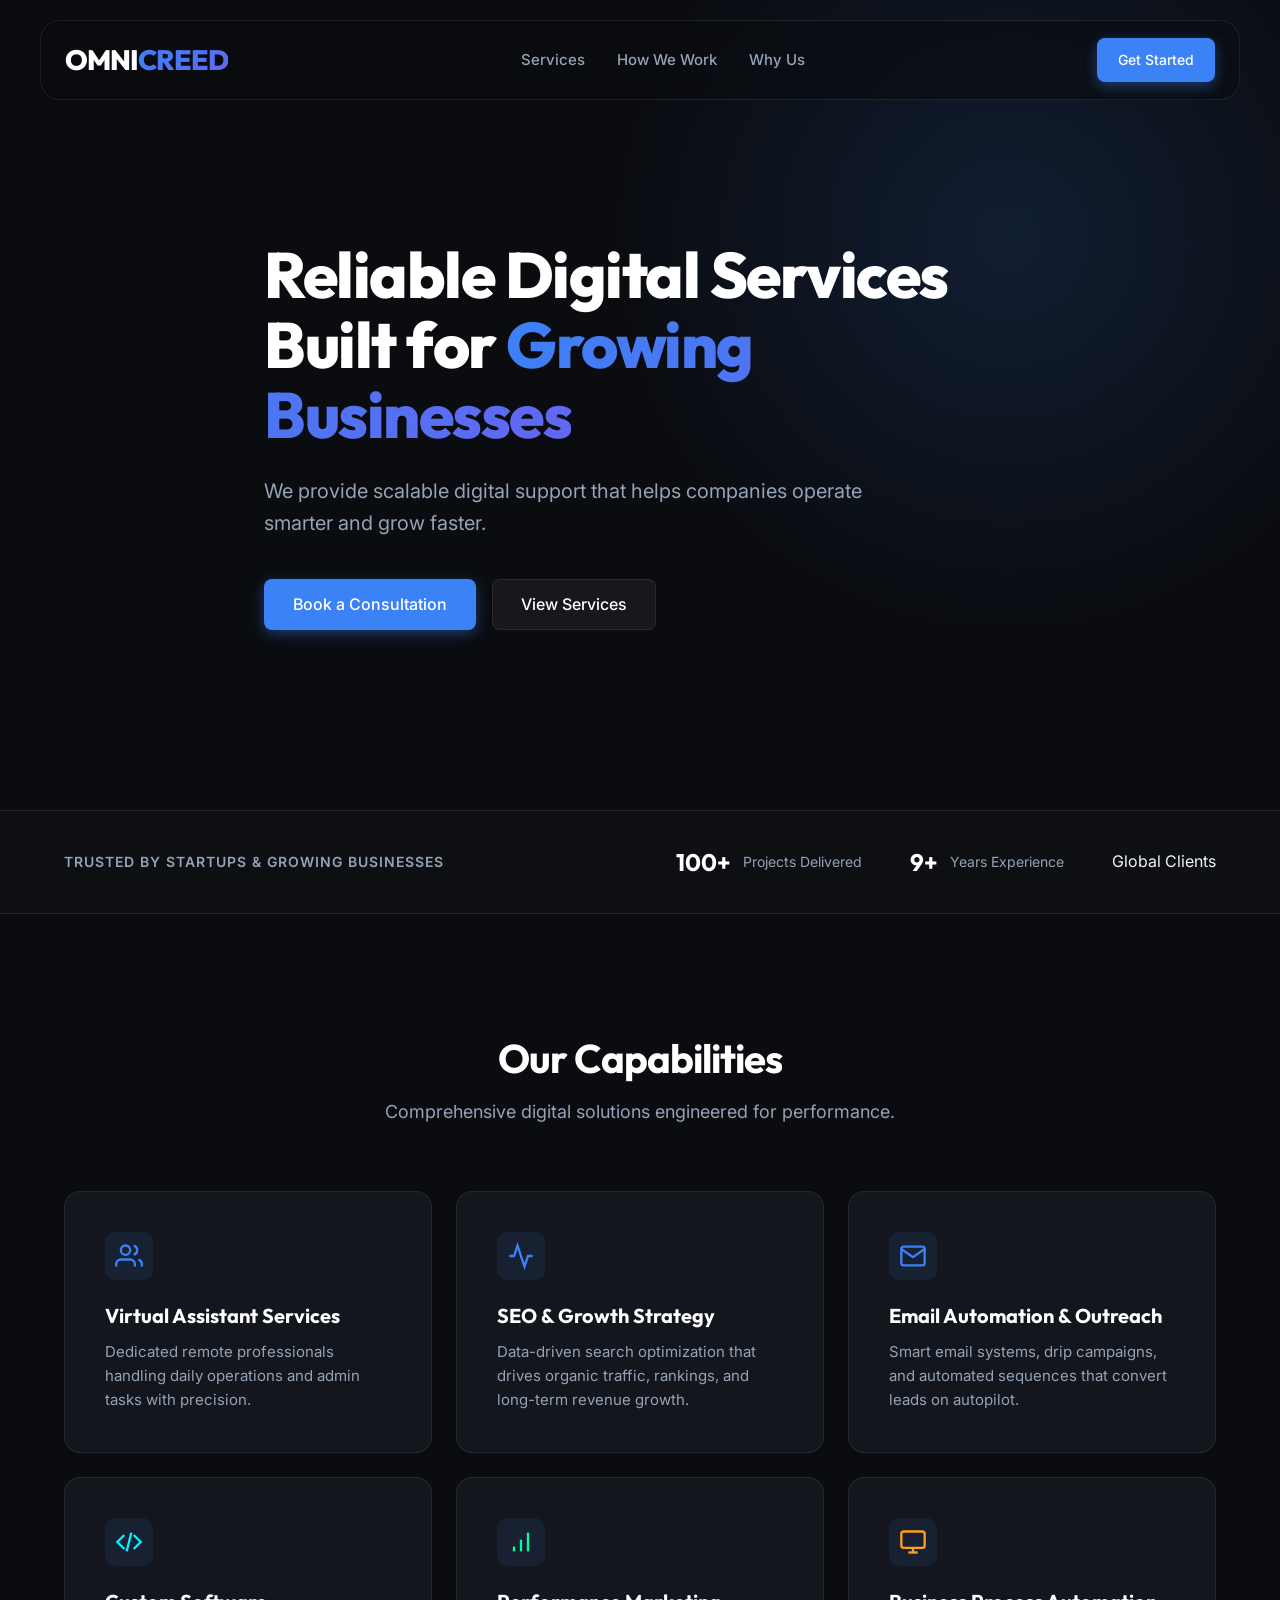
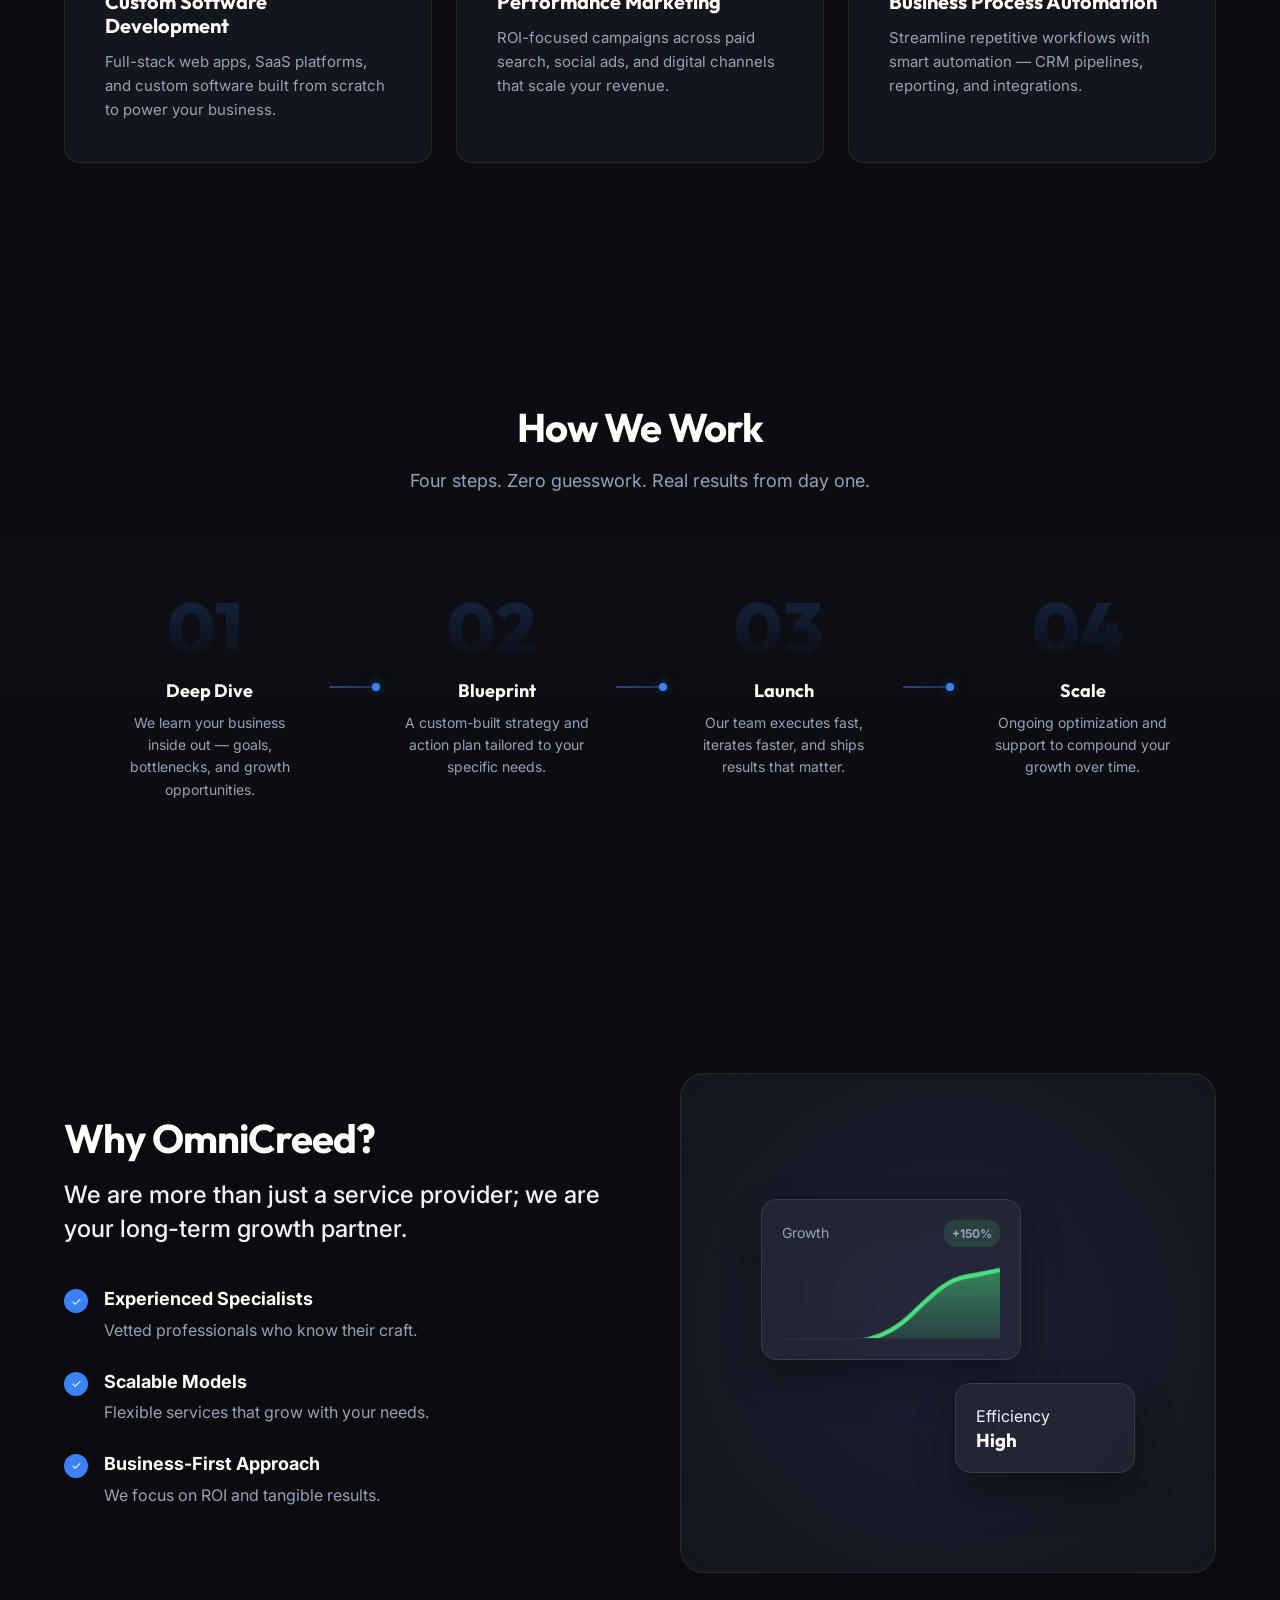
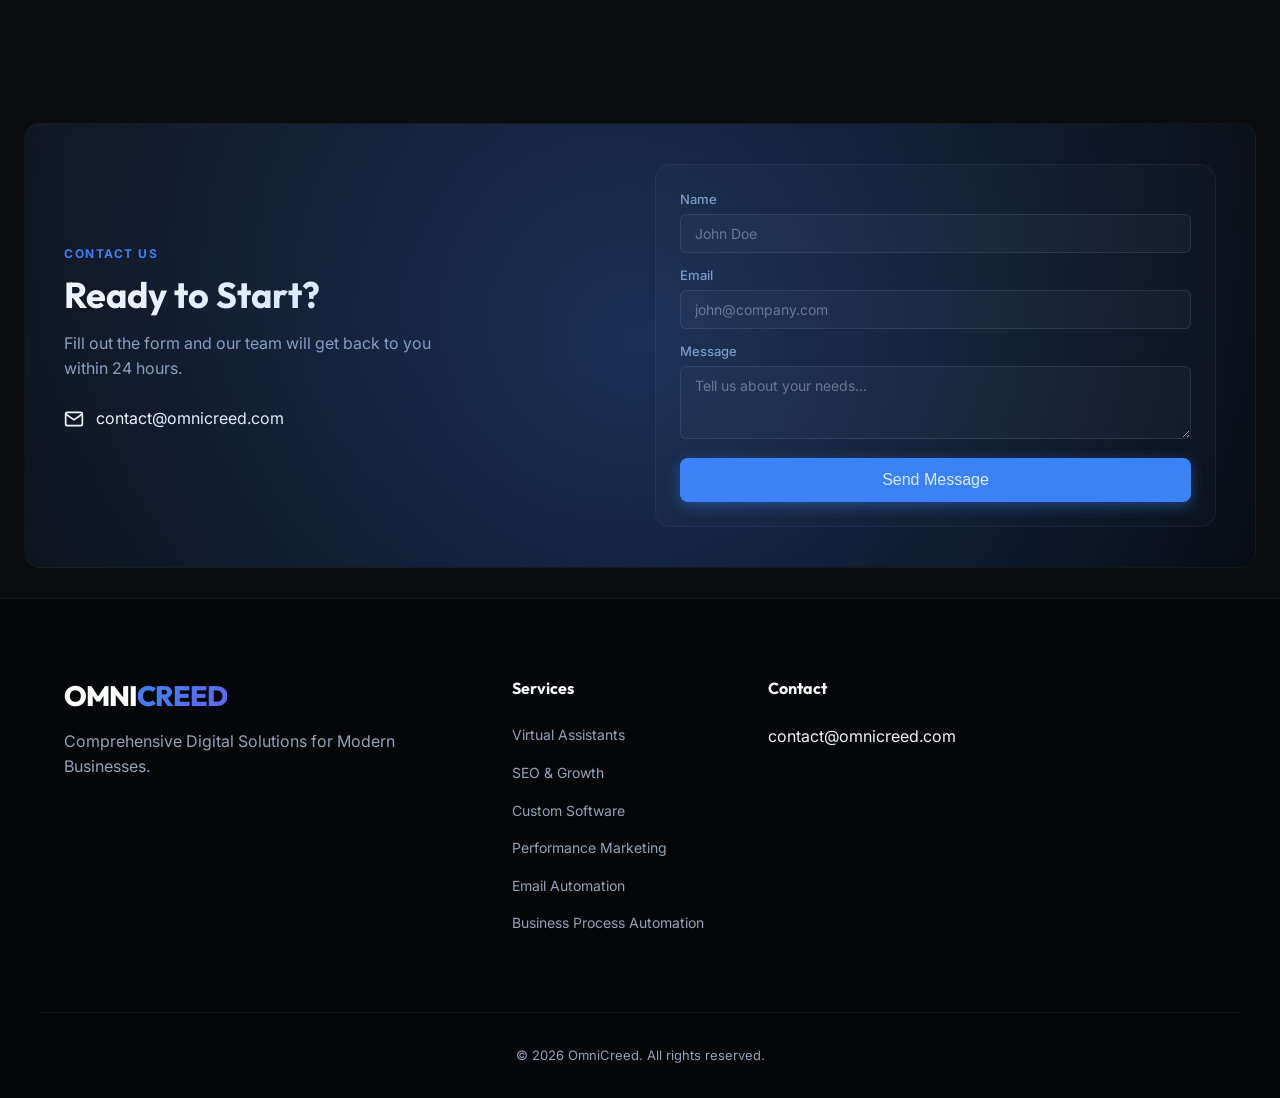
==== index.html @ 6069b37b "yeiyeiyeiiii" ====
<!DOCTYPE html>
<html lang="en">

<head>
    <meta charset="UTF-8">
    <meta name="viewport" content="width=device-width, initial-scale=1.0">
    <meta name="description"
        content="OmniCreed delivers reliable digital services built for growing businesses. Virtual assistants, SEO, Web Design, and more.">
    <title>OmniCreed | Smart Digital Services</title>
    <link rel="preconnect" href="https://fonts.googleapis.com">
    <link rel="preconnect" href="https://fonts.gstatic.com" crossorigin>
    <link
        href="https://fonts.googleapis.com/css2?family=Inter:wght@300;400;500;600;700;800&family=Outfit:wght@500;700&display=swap"
        rel="stylesheet">
    <link rel="stylesheet" href="styles.css?v=2">
</head>

<body>
    <!-- Mobile Nav Overlay -->
    <div class="mobile-nav-overlay" style="display:none;opacity:0;visibility:hidden;"></div>
    <nav class="mobile-nav" style="display:none;visibility:hidden;">
        <a href="#services">Services</a>
        <a href="#process">How It Works</a>
        <a href="#about">Why Us</a>
        <a href="#contact">Contact</a>
    </nav>

    <!-- Navigation -->
    <header class="site-header">
        <div class="container header-container">
            <a href="#" class="logo">OMNI<span>CREED</span></a>
            <nav class="main-nav">
                <ul>
                    <li><a href="#services">Services</a></li>
                    <li><a href="#process">How We Work</a></li>
                    <li><a href="#about">Why Us</a></li>
                </ul>
            </nav>
            <div style="display: flex; gap: 16px; align-items: center;">
                <a href="#contact" class="btn btn-primary btn-sm hidden-mobile">Get Started</a>
                <button class="mobile-menu-toggle" style="display:none;">☰</button>
            </div>
        </div>
    </header>

    <!-- Hero Section -->
    <section class="hero-section">
        <div class="hero-bg-accent"></div>
        <div class="container hero-content">
            <h1 class="hero-title">Reliable Digital Services <br>Built for <span class="text-gradient">Growing
                    Businesses</span></h1>
            <p class="hero-subtitle">We provide scalable digital support that helps companies operate smarter and grow
                faster.</p>
            <div class="hero-cta-group">
                <a href="#contact" class="btn btn-primary">Book a Consultation</a>
                <a href="#services" class="btn btn-secondary">View Services</a>
            </div>
        </div>
    </section>

    <!-- Trust Strip -->
    <section class="trust-strip">
        <div class="container trust-container">
            <p class="trust-label">Trusted by startups & growing businesses</p>
            <div class="trust-metrics">
                <div class="metric-item">
                    <span class="metric-value">100+</span>
                    <span class="metric-desc">Projects Delivered</span>
                </div>
                <div class="metric-item">
                    <span class="metric-value">9+</span>
                    <span class="metric-desc">Years Experience</span>
                </div>
                <div class="metric-item">
                    <span class="metric-label">Global Clients</span>
                </div>
            </div>
        </div>
    </section>

    <!-- Services Section -->
    <section id="services" class="services-section">
        <div class="container">
            <div class="section-header">
                <h2 class="section-title">Our Capabilities</h2>
                <p class="section-desc">Comprehensive digital solutions engineered for performance.</p>
            </div>
            <div class="services-grid">
                <!-- Service 1 -->
                <a href="virtual-assistant.html" class="service-card">
                    <div class="service-icon">
                        <svg viewBox="0 0 24 24" fill="none" stroke="currentColor" stroke-width="2">
                            <path d="M17 21v-2a4 4 0 0 0-4-4H5a4 4 0 0 0-4 4v2" />
                            <circle cx="9" cy="7" r="4" />
                            <path d="M23 21v-2a4 4 0 0 0-3-3.87" />
                            <path d="M16 3.13a4 4 0 0 1 0 7.75" />
                        </svg>
                    </div>
                    <h3>Virtual Assistant Services</h3>
                    <p>Dedicated remote professionals handling daily operations and admin tasks with precision.</p>
                </a>
                <!-- Service 2 -->
                <a href="seo-growth.html" class="service-card">
                    <div class="service-icon">
                        <svg viewBox="0 0 24 24" fill="none" stroke="currentColor" stroke-width="2">
                            <polyline points="22 12 18 12 15 21 9 3 6 12 2 12" />
                        </svg>
                    </div>
                    <h3>SEO &amp; Growth Strategy</h3>
                    <p>Data-driven search optimization that drives organic traffic, rankings, and long-term revenue
                        growth.</p>
                </a>
                <!-- Service 3 -->
                <a href="email-automation.html" class="service-card">
                    <div class="service-icon">
                        <svg viewBox="0 0 24 24" fill="none" stroke="currentColor" stroke-width="2">
                            <path d="M4 4h16c1.1 0 2 .9 2 2v12c0 1.1-.9 2-2 2H4c-1.1 0-2-.9-2-2V6c0-1.1.9-2 2-2z" />
                            <path d="M22 6l-10 7L2 6" />
                        </svg>
                    </div>
                    <h3>Email Automation &amp; Outreach</h3>
                    <p>Smart email systems, drip campaigns, and automated sequences that convert leads on autopilot.</p>
                </a>
                <!-- Service 4 -->
                <a href="custom-software.html" class="service-card">
                    <div class="service-icon">
                        <svg viewBox="0 0 24 24" fill="none" stroke="#00f3ff" stroke-width="2">
                            <polyline points="16 18 22 12 16 6" />
                            <polyline points="8 6 2 12 8 18" />
                            <line x1="14" y1="4" x2="10" y2="20" />
                        </svg>
                    </div>
                    <h3>Custom Software Development</h3>
                    <p>Full-stack web apps, SaaS platforms, and custom software built from scratch to power your
                        business.</p>
                </a>
                <!-- Service 5 -->
                <div class="service-card" onclick="window.location.href='performance-marketing.html'"
                    style="cursor: pointer;">
                    <div class="service-icon">
                        <svg viewBox="0 0 24 24" fill="none" stroke="#00ff9d" stroke-width="2">
                            <path d="M12 20V10" />
                            <path d="M18 20V4" />
                            <path d="M6 20v-4" />
                        </svg>
                    </div>
                    <h3>Performance Marketing</h3>
                    <p>ROI-focused campaigns across paid search, social ads, and digital channels that scale your
                        revenue.</p>
                </div>
                <!-- Service 6 -->
                <div class="service-card" onclick="window.location.href='process-automation.html'"
                    style="cursor: pointer;">
                    <div class="service-icon">
                        <svg viewBox="0 0 24 24" fill="none" stroke="#FF9F1C" stroke-width="2">
                            <rect x="2" y="3" width="20" height="14" rx="2" />
                            <line x1="8" y1="21" x2="16" y2="21" />
                            <line x1="12" y1="17" x2="12" y2="21" />
                        </svg>
                    </div>
                    <h3>Business Process Automation</h3>
                    <p>Streamline repetitive workflows with smart automation — CRM pipelines, reporting, and
                        integrations.</p>
                </div>
            </div>
        </div>
    </section>

    <!-- How We Work Section -->
    <section id="process" class="process-section">
        <div class="container">
            <div class="section-header">
                <h2 class="section-title">How We Work</h2>
                <p class="section-desc">Four steps. Zero guesswork. Real results from day one.</p>
            </div>
            <div class="process-steps">
                <div class="step-item">
                    <div class="step-number">01</div>
                    <h4>Deep Dive</h4>
                    <p>We learn your business inside out — goals, bottlenecks, and growth opportunities.</p>
                </div>
                <div class="step-connector"></div>
                <div class="step-item">
                    <div class="step-number">02</div>
                    <h4>Blueprint</h4>
                    <p>A custom-built strategy and action plan tailored to your specific needs.</p>
                </div>
                <div class="step-connector"></div>
                <div class="step-item">
                    <div class="step-number">03</div>
                    <h4>Launch</h4>
                    <p>Our team executes fast, iterates faster, and ships results that matter.</p>
                </div>
                <div class="step-connector"></div>
                <div class="step-item">
                    <div class="step-number">04</div>
                    <h4>Scale</h4>
                    <p>Ongoing optimization and support to compound your growth over time.</p>
                </div>
            </div>
        </div>
    </section>

    <!-- Why Choose Us Section -->
    <section id="about" class="why-us-section">
        <div class="container why-us-grid">
            <div class="why-us-content">
                <h2 class="section-title">Why OmniCreed?</h2>
                <p class="why-us-intro">We are more than just a service provider; we are your long-term growth partner.
                </p>
                <ul class="why-us-list">
                    <li>
                        <div class="list-icon">✓</div>
                        <div>
                            <strong>Experienced Specialists</strong>
                            <p>Vetted professionals who know their craft.</p>
                        </div>
                    </li>
                    <li>
                        <div class="list-icon">✓</div>
                        <div>
                            <strong>Scalable Models</strong>
                            <p>Flexible services that grow with your needs.</p>
                        </div>
                    </li>
                    <li>
                        <div class="list-icon">✓</div>
                        <div>
                            <strong>Business-First Approach</strong>
                            <p>We focus on ROI and tangible results.</p>
                        </div>
                    </li>
                </ul>
            </div>
            <div class="why-us-visual">
                <div class="abstract-shape"></div>
                <div class="card-visual card-1">
                    <div class="card-header">
                        <span>Growth</span>
                        <span class="badge-success">+150%</span>
                    </div>
                    <div class="graph-wrapper">
                        <svg viewBox="0 0 100 50" preserveAspectRatio="none">
                            <defs>
                                <linearGradient id="gradient-growth" x1="0" y1="0" x2="0" y2="1">
                                    <stop offset="0%" stop-color="#4ade80" stop-opacity="0.5" />
                                    <stop offset="100%" stop-color="#4ade80" stop-opacity="0" />
                                </linearGradient>
                            </defs>
                            <path class="graph-path-fill" d="M0,50 L0,40 C20,35 40,45 60,25 S80,10 100,5 V50 Z"
                                fill="url(#gradient-growth)"></path>
                            <path class="graph-path-line" d="M0,40 C20,35 40,45 60,25 S80,10 100,5" fill="none"
                                stroke="#4ade80" stroke-width="2"></path>
                        </svg>
                    </div>
                </div>
                <div class="card-visual card-2">
                    <span>Efficiency</span>
                    <h3>High</h3>
                </div>
            </div>
        </div>
    </section>

    <!-- Contact Section -->
    <section id="contact" class="cta-section">
        <div class="cta-bg-glimmer"></div>
        <div class="container cta-grid">
            <!-- Left: Content -->
            <div class="cta-text-content">
                <span class="text-gradient"
                    style="font-weight: 700; letter-spacing: 1.5px; text-transform: uppercase; font-size: 12px; display: block; margin-bottom: 12px;">Contact
                    Us</span>
                <h2 class="cta-title" style="font-size: 36px; margin-bottom: 16px; line-height: 1.1;">Ready to Start?
                </h2>
                <p class="cta-text"
                    style="font-size: 16px; color: var(--text-muted); max-width: 400px; margin-bottom: 24px;">
                    Fill out the form and our team will get back to you within 24 hours.
                </p>

                <div class="contact-methods" style="margin-top: 20px;">
                    <div style="margin-bottom: 16px; display: flex; align-items: center; gap: 12px; color: white;">
                        <svg width="20" height="20" fill="none" stroke="currentColor" stroke-width="2"
                            viewBox="0 0 24 24">
                            <path d="M4 4h16c1.1 0 2 .9 2 2v12c0 1.1-.9 2-2 2H4c-1.1 0-2-.9-2-2V6c0-1.1.9-2 2-2z">
                            </path>
                            <path d="M22 6l-10 7L2 6"></path>
                        </svg>
                        contact@omnicreed.com
                    </div>
                </div>
            </div>

            <!-- Right: Form -->
            <div class="cta-form-wrapper"
                style="background: rgba(255,255,255,0.02); padding: 24px; border-radius: 16px; border: 1px solid rgba(255,255,255,0.05);">
                <form class="contact-form-detailed" name="contact" method="POST" data-netlify="true"
                    data-netlify-honeypot="bot-field">
                    <!-- Hidden honeypot field for spam protection -->
                    <input type="hidden" name="form-name" value="contact">
                    <p style="display:none;"><label>Don't fill this out: <input name="bot-field" /></label></p>

                    <div class="form-group">
                        <label for="name">Name</label>
                        <input type="text" id="name" name="name" placeholder="John Doe" required>
                    </div>
                    <div class="form-group">
                        <label for="email">Email</label>
                        <input type="email" id="email" name="email" placeholder="john@company.com" required>
                    </div>
                    <div class="form-group">
                        <label for="message">Message</label>
                        <textarea id="message" name="message" rows="3"
                            placeholder="Tell us about your needs..."></textarea>
                    </div>
                    <button type="submit" class="btn btn-primary btn-lg"
                        style="width: 100%; justify-content: center; font-size: 16px; padding: 12px;">Send
                        Message</button>
                </form>
            </div>
        </div>
    </section>

    <!-- Footer -->
    <footer class="site-footer">
        <div class="container footer-grid">
            <div class="footer-brand">
                <a href="index.html" class="logo footer-logo">OMNI<span>CREED</span></a>
                <p class="footer-tagline">Comprehensive Digital Solutions for Modern Businesses.</p>
            </div>
            <div class="footer-links">
                <h4>Services</h4>
                <ul>
                    <li><a href="virtual-assistant.html">Virtual Assistants</a></li>
                    <li><a href="seo-growth.html">SEO & Growth</a></li>
                    <li><a href="custom-software.html">Custom Software</a></li>
                    <li><a href="performance-marketing.html">Performance Marketing</a></li>
                    <li><a href="email-automation.html">Email Automation</a></li>
                    <li><a href="process-automation.html">Business Process Automation</a></li>
                </ul>
            </div>

            <div class="footer-contact">
                <h4>Contact</h4><br>
                <p><a href="mailto:contact@omnicreed.com">contact@omnicreed.com</a></p>
            </div>
        </div>
        <div class="container footer-bottom">
            <p>&copy; 2026 OmniCreed. All rights reserved.</p>
        </div>
    </footer>

    <script src="script.js?v=2"></script>
</body>

</html>
---- styles.css ----
/* 
   OmniCreed - High-End Agency Theme
   Main Styling 
*/

:root {
    /* Color Palette - Dark Neutral Base + Accents */
    --bg-dark: #0a0c10;
    --bg-card: #13161c;
    --bg-card-hover: #1c2029;
    --text-main: #f0f4f8;
    --text-muted: #94a3b8;

    --primary: #3b82f6;
    /* Vibrant Blue */
    --primary-glow: rgba(59, 130, 246, 0.4);
    --secondary: #6366f1;
    /* Indigo */

    --accent-gradient: linear-gradient(135deg, #3b82f6 0%, #6366f1 100%);

    --border-color: rgba(255, 255, 255, 0.08);

    /* Typography */
    --font-sans: 'Inter', sans-serif;
    --font-heading: 'Outfit', sans-serif;

    /* Spacing */
    --container-max: 1200px;
    --header-height: 80px;
}

@media (max-width: 992px) {
    .hidden-mobile {
        display: none !important;
    }
}

/* Reset & Base */
* {
    margin: 0;
    padding: 0;
    box-sizing: border-box;
}

html {
    scroll-behavior: smooth;
    scroll-padding-top: 120px;
    /* Account for fixed header + spacing */
}

body {
    background-color: var(--bg-dark);
    color: var(--text-main);
    font-family: var(--font-sans);
    line-height: 1.6;
    -webkit-font-smoothing: antialiased;
    overflow-x: hidden;
}

h1,
h2,
h3,
h4,
.logo {
    font-family: var(--font-heading);
    color: #fff;
    line-height: 1.2;
}

a {
    text-decoration: none;
    color: inherit;
    transition: all 0.3s ease;
}

ul {
    list-style: none;
}

.container {
    max-width: var(--container-max);
    margin: 0 auto;
    padding: 0 24px;
}

/* Utilities */
.text-gradient {
    background: var(--accent-gradient);
    -webkit-background-clip: text;
    -webkit-text-fill-color: transparent;
    background-clip: text;
}

/* Buttons */
.btn {
    display: inline-block;
    padding: 12px 28px;
    border-radius: 8px;
    font-weight: 500;
    font-size: 16px;
    cursor: pointer;
    transition: all 0.3s cubic-bezier(0.4, 0, 0.2, 1);
}

.btn-sm {
    padding: 10px 20px;
    font-size: 14px;
}

.btn-lg {
    padding: 16px 36px;
    font-size: 18px;
}

.btn-primary {
    background: var(--primary);
    color: white;
    box-shadow: 0 4px 14px var(--primary-glow);
    border: 1px solid transparent;
}

.btn-primary:hover {
    transform: translateY(-2px);
    box-shadow: 0 6px 20px var(--primary-glow);
    background: #2563eb;
}

.btn-secondary {
    background: rgba(255, 255, 255, 0.05);
    color: white;
    border: 1px solid var(--border-color);
}

.btn-secondary:hover {
    background: rgba(255, 255, 255, 0.1);
    border-color: rgba(255, 255, 255, 0.2);
}

/* Header */
.site-header {
    position: fixed;
    top: 20px;
    left: 0;
    right: 0;
    margin: 0 auto;
    width: 94%;
    max-width: 1200px;
    height: var(--header-height);

    /* Default background */
    background-color: rgba(10, 12, 16, 0.6);

    backdrop-filter: blur(12px);
    border: 1px solid rgba(255, 255, 255, 0.08);
    border-radius: 20px;
    z-index: 1000;
    display: flex;
    align-items: center;
    transition: all 0.3s ease;
}

.site-header.scrolled {
    background-color: rgba(10, 12, 16, 0.95);
    box-shadow: 0 10px 30px -10px rgba(0, 0, 0, 0.5);
    border-color: rgba(255, 255, 255, 0.15);
    top: 10px;
    /* Subtle movement on scroll or stay at 20px? Let's keep it at 20px or tighter */
}

.header-container {
    width: 100%;
    display: flex;
    align-items: center;
    justify-content: space-between;
}

.logo {
    font-family: var(--font-heading);
    font-weight: 800;
    font-size: 28px;
    letter-spacing: -1px;
    text-transform: uppercase;
    color: white;
    text-decoration: none;
    display: flex;
    align-items: center;
}

.logo span {
    background: var(--accent-gradient);
    -webkit-background-clip: text;
    -webkit-text-fill-color: transparent;
    background-clip: text;
    color: transparent;
}

.main-nav ul {
    display: flex;
    gap: 32px;
}

.main-nav a {
    font-size: 15px;
    color: var(--text-muted);
    font-weight: 500;
}

.main-nav a:hover {
    color: white;
}

/* Hero Section */
.hero-section {
    position: relative;
    padding-top: calc(var(--header-height) + 100px);
    padding-bottom: 120px;
    min-height: 90vh;
    display: flex;
    align-items: center;
    overflow: hidden;
}

.hero-bg-accent {
    position: absolute;
    top: -20%;
    right: -10%;
    width: 800px;
    height: 800px;
    background: radial-gradient(circle, rgba(59, 130, 246, 0.15) 0%, rgba(10, 12, 16, 0) 70%);
    pointer-events: none;
    z-index: 0;
}

.hero-content {
    position: relative;
    z-index: 1;
    max-width: 800px;
}

.hero-title {
    font-size: 64px;
    font-weight: 800;
    letter-spacing: -1.5px;
    margin-bottom: 24px;
    line-height: 1.1;
}

.hero-subtitle {
    font-size: 20px;
    color: var(--text-muted);
    max-width: 600px;
    margin-bottom: 40px;
}

.hero-cta-group {
    display: flex;
    gap: 16px;
}

/* Trust Strip */
.trust-strip {
    border-top: 1px solid var(--border-color);
    border-bottom: 1px solid var(--border-color);
    padding: 32px 0;
    background: rgba(255, 255, 255, 0.01);
}

.trust-container {
    display: flex;
    align-items: center;
    justify-content: space-between;
    flex-wrap: wrap;
    gap: 32px;
}

.trust-label {
    font-size: 14px;
    text-transform: uppercase;
    letter-spacing: 1px;
    color: var(--text-muted);
    font-weight: 600;
}

.trust-metrics {
    display: flex;
    gap: 48px;
}

.metric-item {
    display: flex;
    align-items: center;
    gap: 12px;
}

.metric-value {
    font-family: var(--font-heading);
    font-weight: 700;
    font-size: 24px;
    color: white;
}

.metric-desc {
    font-size: 14px;
    color: var(--text-muted);
}

/* Section Header */
.section-header {
    text-align: center;
    margin-bottom: 64px;
    max-width: 700px;
    margin-left: auto;
    margin-right: auto;
}

.section-title {
    font-size: 40px;
    margin-bottom: 16px;
    letter-spacing: -1px;
}

.section-desc {
    color: var(--text-muted);
    font-size: 18px;
}

/* Services */
.services-section {
    padding: 120px 0;
}

.services-grid {
    display: grid;
    grid-template-columns: repeat(auto-fit, minmax(300px, 1fr));
    gap: 24px;
}

.service-card {
    background: var(--bg-card);
    border: 1px solid var(--border-color);
    padding: 40px;
    border-radius: 16px;
    transition: all 0.3s ease;
    cursor: pointer;
    display: block;
    text-decoration: none;
    color: inherit;
}

.service-card:hover {
    transform: translateY(-5px);
    background: var(--bg-card-hover);
    border-color: rgba(59, 130, 246, 0.3);
    box-shadow: 0 20px 40px -10px rgba(0, 0, 0, 0.5);
}

.service-icon {
    width: 48px;
    height: 48px;
    margin-bottom: 24px;
    color: var(--primary);
    background: rgba(59, 130, 246, 0.1);
    border-radius: 10px;
    display: flex;
    align-items: center;
    justify-content: center;
    padding: 10px;
}

.service-card h3 {
    font-size: 20px;
    margin-bottom: 12px;
}

.service-card p {
    color: var(--text-muted);
    font-size: 15px;
    line-height: 1.6;
}

/* Process */
.process-section {
    padding: 100px 0;
    position: relative;
    background: linear-gradient(180deg, var(--bg-dark) 0%, #0f1218 100%);
}

.process-steps {
    display: flex;
    align-items: flex-start;
    justify-content: space-between;
    position: relative;
}

.step-item {
    flex: 1;
    position: relative;
    z-index: 2;
    padding-right: 20px;
}

.step-number {
    font-size: 64px;
    font-weight: 800;
    color: rgba(255, 255, 255, 0.05);
    line-height: 1;
    margin-bottom: -20px;
    margin-left: -10px;
}

.step-item h4 {
    font-size: 20px;
    margin-bottom: 8px;
    color: var(--primary);
}

.step-item p {
    font-size: 14px;
    color: var(--text-muted);
}

.step-connector {
    flex-grow: 1;
    height: 1px;
    background: var(--border-color);
    margin-top: 40px;
    display: block;
}

.step-item:last-child {
    padding-right: 0;
}

.step-connector:last-child {
    display: none;
}

/* Why Choose Us */
.why-us-section {
    padding: 120px 0;
}

.why-us-grid {
    display: grid;
    grid-template-columns: 1fr 1fr;
    gap: 80px;
    align-items: center;
}

.why-us-intro {
    font-size: 24px;
    font-weight: 500;
    margin-bottom: 40px;
    line-height: 1.4;
}

.why-us-list li {
    display: flex;
    gap: 16px;
    margin-bottom: 24px;
}

.list-icon {
    width: 24px;
    height: 24px;
    background: var(--primary);
    border-radius: 50%;
    display: flex;
    align-items: center;
    justify-content: center;
    font-size: 12px;
    color: white;
    flex-shrink: 0;
    margin-top: 4px;
}

.why-us-list strong {
    display: block;
    font-size: 18px;
    margin-bottom: 4px;
    color: white;
}

.why-us-list p {
    color: var(--text-muted);
}

.why-us-visual {
    position: relative;
    height: 500px;
    background: var(--bg-card);
    border-radius: 24px;
    border: 1px solid var(--border-color);
    overflow: hidden;
}

.abstract-shape {
    position: absolute;
    top: -50%;
    left: -50%;
    width: 200%;
    height: 200%;
    background: radial-gradient(circle, rgba(99, 102, 241, 0.1) 0%, rgba(10, 12, 16, 0) 50%);
    animation: rotate 20s linear infinite;
}

@keyframes rotate {
    from {
        transform: rotate(0deg);
    }

    to {
        transform: rotate(360deg);
    }
}

.card-visual {
    position: absolute;
    background: rgba(255, 255, 255, 0.05);
    backdrop-filter: blur(20px);
    border: 1px solid rgba(255, 255, 255, 0.1);
    padding: 20px;
    border-radius: 16px;
    box-shadow: 0 20px 40px rgba(0, 0, 0, 0.3);
}

.card-1 {
    top: 25%;
    left: 15%;
    width: 260px;
}

.card-header {
    display: flex;
    justify-content: space-between;
    align-items: center;
    margin-bottom: 12px;
}

.card-header span {
    font-size: 14px;
    color: var(--text-muted);
}

.badge-success {
    background: rgba(74, 222, 128, 0.15);
    color: #4ade80;
    padding: 4px 8px;
    border-radius: 12px;
    font-size: 12px !important;
    font-weight: 700;
}

.graph-wrapper {
    width: 100%;
    height: 80px;
    overflow: hidden;
    position: relative;
    border-bottom: 1px solid rgba(255, 255, 255, 0.05);
}

.graph-path-line {
    stroke-dasharray: 200;
    stroke-dashoffset: 200;
    animation: drawGraph 2.5s ease-out forwards infinite;
}

.graph-path-fill {
    opacity: 0;
    animation: fadeGraph 2.5s ease-out forwards infinite;
}

@keyframes drawGraph {
    0% {
        stroke-dashoffset: 200;
    }

    40% {
        stroke-dashoffset: 0;
    }

    90% {
        stroke-dashoffset: 0;
    }

    /* Pause */
    100% {
        stroke-dashoffset: 0;
    }
}

@keyframes fadeGraph {
    0% {
        opacity: 0;
    }

    40% {
        opacity: 1;
    }

    90% {
        opacity: 1;
    }

    /* Pause */
    100% {
        opacity: 1;
    }
}

.card-2 {
    bottom: 20%;
    right: 15%;
    width: 180px;
}

/* Removed old cta-section styles to avoid duplication, new definition is below */

.cta-bg-glimmer {
    position: absolute;
    top: -50%;
    left: -50%;
    width: 200%;
    height: 200%;
    background: radial-gradient(circle, rgba(59, 130, 246, 0.3) 0%, rgba(0, 0, 0, 0) 60%);
    pointer-events: none;
}

.cta-content {
    position: relative;
    z-index: 1;
}

.cta-title {
    font-size: 48px;
    margin-bottom: 16px;
}

.cta-text {
    font-size: 20px;
    color: rgba(255, 255, 255, 0.8);
    margin-bottom: 40px;
}

/* Detailed Contact Form */
.contact-form-detailed {
    width: 100%;
}

.form-group {
    margin-bottom: 12px;
}

.form-group label {
    display: block;
    margin-bottom: 4px;
    color: var(--text-muted);
    font-size: 13px;
    font-weight: 500;
}

.form-group input,
.form-group textarea {
    width: 100%;
    background: rgba(255, 255, 255, 0.03);
    border: 1px solid rgba(255, 255, 255, 0.1);
    border-radius: 6px;
    padding: 10px 14px;
    color: white;
    font-size: 14px;
    font-family: var(--font-sans);
    transition: all 0.3s ease;
    resize: vertical;
}

.form-group input:focus,
.form-group textarea:focus {
    background: rgba(255, 255, 255, 0.08);
    border-color: var(--primary);
    box-shadow: 0 0 0 3px rgba(59, 130, 246, 0.1);
}

.cta-section {
    padding: 40px 0;
    margin: 30px 24px;
    border-radius: 16px;
    /* Elegant dark background instead of harsh blue */
    background: linear-gradient(145deg, #0f1218 0%, #050608 100%);
    border: 1px solid rgba(255, 255, 255, 0.05);
    position: relative;
    overflow: hidden;
}

.cta-grid {
    display: grid;
    grid-template-columns: 1fr 1fr;
    gap: 30px;
    align-items: center;
}

@media (max-width: 900px) {
    .cta-grid {
        grid-template-columns: 1fr;
        gap: 40px;
    }
}

/* Footer */
.site-footer {
    border-top: 1px solid var(--border-color);
    padding: 80px 0 32px;
    background: #050608;
}

.footer-grid {
    display: grid;
    grid-template-columns: 2fr 1fr 1fr 1fr;
    gap: 64px;
    margin-bottom: 64px;
}

.footer-tagline {
    color: var(--text-muted);
    margin-top: 16px;
}

.footer-links h4 {
    font-size: 16px;
    margin-bottom: 24px;
    color: white;
}

.footer-links li {
    margin-bottom: 12px;
}

.footer-links a {
    color: var(--text-muted);
    font-size: 14px;
}

.footer-links a:hover {
    color: var(--primary);
}

.footer-bottom {
    border-top: 1px solid var(--border-color);
    padding-top: 32px;
    text-align: center;
    color: var(--text-muted);
    font-size: 13px;
}

/* Responsive */
@media (max-width: 992px) {
    .hero-title {
        font-size: 48px;
    }

    .process-steps {
        flex-direction: column;
        gap: 32px;
    }

    .step-connector {
        display: none;
    }

    .why-us-grid {
        grid-template-columns: 1fr;
    }

    .footer-grid {
        grid-template-columns: 1fr 1fr;
        gap: 40px;
    }

    .main-nav {
        display: none;
        /* For simplicity in this iteration, typically a burger menu */
    }
}

@media (max-width: 768px) {
    .trust-container {
        flex-direction: column;
        align-items: flex-start;
    }

    .trust-metrics {
        flex-wrap: wrap;
        gap: 24px;
    }
}

/* Pricing Section */
.pricing-section {
    padding: 100px 0;
    background: linear-gradient(180deg, var(--bg-dark) 0%, #0f1218 100%);
}

.pricing-grid {
    display: grid;
    grid-template-columns: repeat(auto-fit, minmax(300px, 1fr));
    gap: 32px;
    margin-top: 64px;
}

.pricing-card {
    background: var(--bg-card);
    border: 1px solid var(--border-color);
    border-radius: 20px;
    padding: 40px;
    position: relative;
    transition: all 0.3s ease;
    display: flex;
    flex-direction: column;
}

.pricing-card:hover {
    transform: translateY(-8px);
    border-color: rgba(59, 130, 246, 0.4);
    box-shadow: 0 20px 40px -10px rgba(0, 0, 0, 0.5);
}

.pricing-card.featured {
    background: linear-gradient(145deg, #1e2330 0%, #13161c 100%);
    border-color: rgba(59, 130, 246, 0.3);
}

.popular-badge {
    position: absolute;
    top: -12px;
    left: 50%;
    transform: translateX(-50%);
    background: var(--primary);
    color: white;
    padding: 6px 16px;
    border-radius: 20px;
    font-size: 12px;
    font-weight: 700;
    text-transform: uppercase;
    letter-spacing: 1px;
    box-shadow: 0 4px 12px rgba(59, 130, 246, 0.4);
}

.price-header {
    text-align: center;
    margin-bottom: 32px;
}

.plan-name {
    font-size: 18px;
    color: var(--text-muted);
    font-weight: 500;
    margin-bottom: 16px;
    display: block;
}

.price-amount {
    font-size: 48px;
    font-weight: 800;
    color: white;
    font-family: var(--font-heading);
    line-height: 1;
}

.price-period {
    font-size: 16px;
    color: var(--text-muted);
    font-weight: 400;
}

.plan-features {
    margin-bottom: 32px;
    flex-grow: 1;
}

.plan-features li {
    display: flex;
    align-items: center;
    gap: 12px;
    margin-bottom: 16px;
    color: var(--text-main);
    font-size: 15px;
}

.feature-icon {
    color: var(--primary);
    flex-shrink: 0;
}

.pricing-cta {
    width: 100%;
    text-align: center;
    margin-top: auto;
}

/* Form Select Styling */
select,
select option {
    background: #13161c;
    color: #f0f4f8;
}

select option:checked {
    background: #3b82f6;
    color: white;
}

/* Process / How We Work */
.process-section {
    padding: 120px 0;
    background: linear-gradient(180deg, var(--bg-dark) 0%, #0c0e13 50%, var(--bg-dark) 100%);
}

.process-steps {
    display: grid;
    grid-template-columns: 1fr auto 1fr auto 1fr auto 1fr;
    align-items: start;
    gap: 0;
    max-width: 1100px;
    margin: 0 auto;
}

.step-item {
    padding: 32px 24px;
    position: relative;
    text-align: center;
}

.step-number {
    font-size: 72px;
    font-weight: 800;
    font-family: var(--font-heading);
    background: linear-gradient(180deg, rgba(59, 130, 246, 0.2) 0%, transparent 100%);
    -webkit-background-clip: text;
    -webkit-text-fill-color: transparent;
    background-clip: text;
    line-height: 1;
    margin-bottom: 16px;
    user-select: none;
}

.step-item h4 {
    font-size: 18px;
    font-weight: 700;
    color: #fff;
    margin-bottom: 10px;
    font-family: var(--font-heading);
}

.step-item p {
    font-size: 14px;
    color: var(--text-muted);
    line-height: 1.6;
}

.step-connector {
    width: 48px;
    height: 2px;
    background: linear-gradient(90deg, rgba(59, 130, 246, 0.5) 0%, rgba(99, 102, 241, 0.3) 100%);
    align-self: center;
    margin-top: -20px;
    border-radius: 1px;
    position: relative;
}

.step-connector::after {
    content: '';
    position: absolute;
    right: -3px;
    top: -3px;
    width: 8px;
    height: 8px;
    border-radius: 50%;
    background: var(--primary);
    box-shadow: 0 0 10px rgba(59, 130, 246, 0.5);
}

@media (max-width: 992px) {
    .process-steps {
        grid-template-columns: 1fr;
        gap: 8px;
        max-width: 400px;
    }

    .step-connector {
        width: 2px;
        height: 32px;
        margin: 0 auto;
        background: linear-gradient(180deg, rgba(59, 130, 246, 0.5) 0%, rgba(99, 102, 241, 0.3) 100%);
    }

    .step-connector::after {
        right: -3px;
        top: auto;
        bottom: -3px;
    }
}

/* Mobile Navigation */
.mobile-menu-toggle {
    display: none;
    background: none;
    border: none;
    color: white;
    font-size: 24px;
    cursor: pointer;
    z-index: 1001;
}

.mobile-nav {
    position: fixed;
    top: 0;
    right: -100%;
    width: 300px;
    height: 100vh;
    background: var(--bg-card);
    border-left: 1px solid var(--border-color);
    padding: 100px 40px;
    transition: right 0.3s cubic-bezier(0.4, 0, 0.2, 1), visibility 0.3s;
    z-index: 999;
    display: flex;
    flex-direction: column;
    gap: 24px;
    box-shadow: -20px 0 40px rgba(0, 0, 0, 0.5);
    visibility: hidden;
}

.mobile-nav.open {
    right: 0;
    visibility: visible;
}

.mobile-nav a {
    font-size: 18px;
    font-weight: 500;
    color: var(--text-main);
    padding: 12px 0;
    border-bottom: 1px solid rgba(255, 255, 255, 0.05);
}

.mobile-nav-overlay {
    position: fixed;
    top: 0;
    left: 0;
    width: 100%;
    height: 100%;
    background: rgba(0, 0, 0, 0.7);
    backdrop-filter: blur(4px);
    z-index: 998;
    opacity: 0;
    visibility: hidden;
    transition: all 0.3s ease;
}

.mobile-nav-overlay.open {
    opacity: 1;
    visibility: visible;
}

@media (max-width: 992px) {
    .main-nav {
        display: none;
    }

    .mobile-menu-toggle {
        display: block;
    }
}
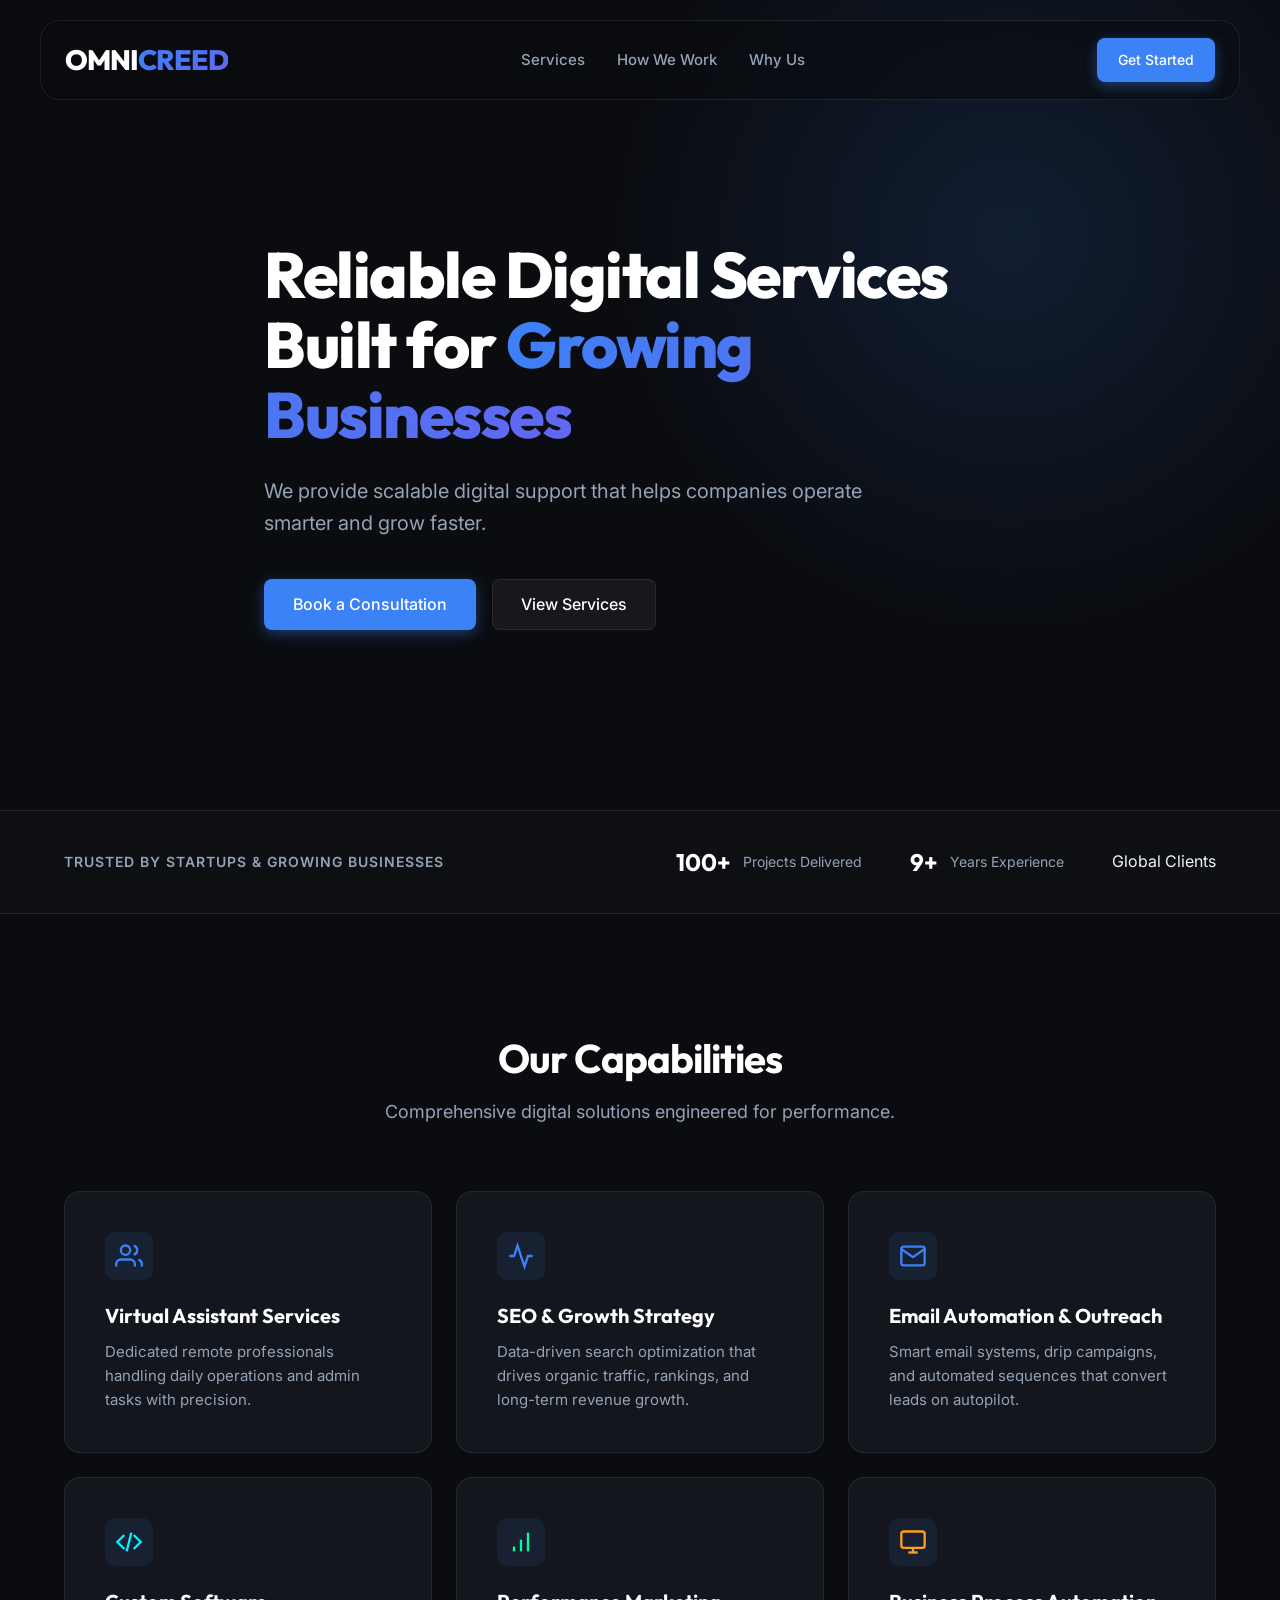
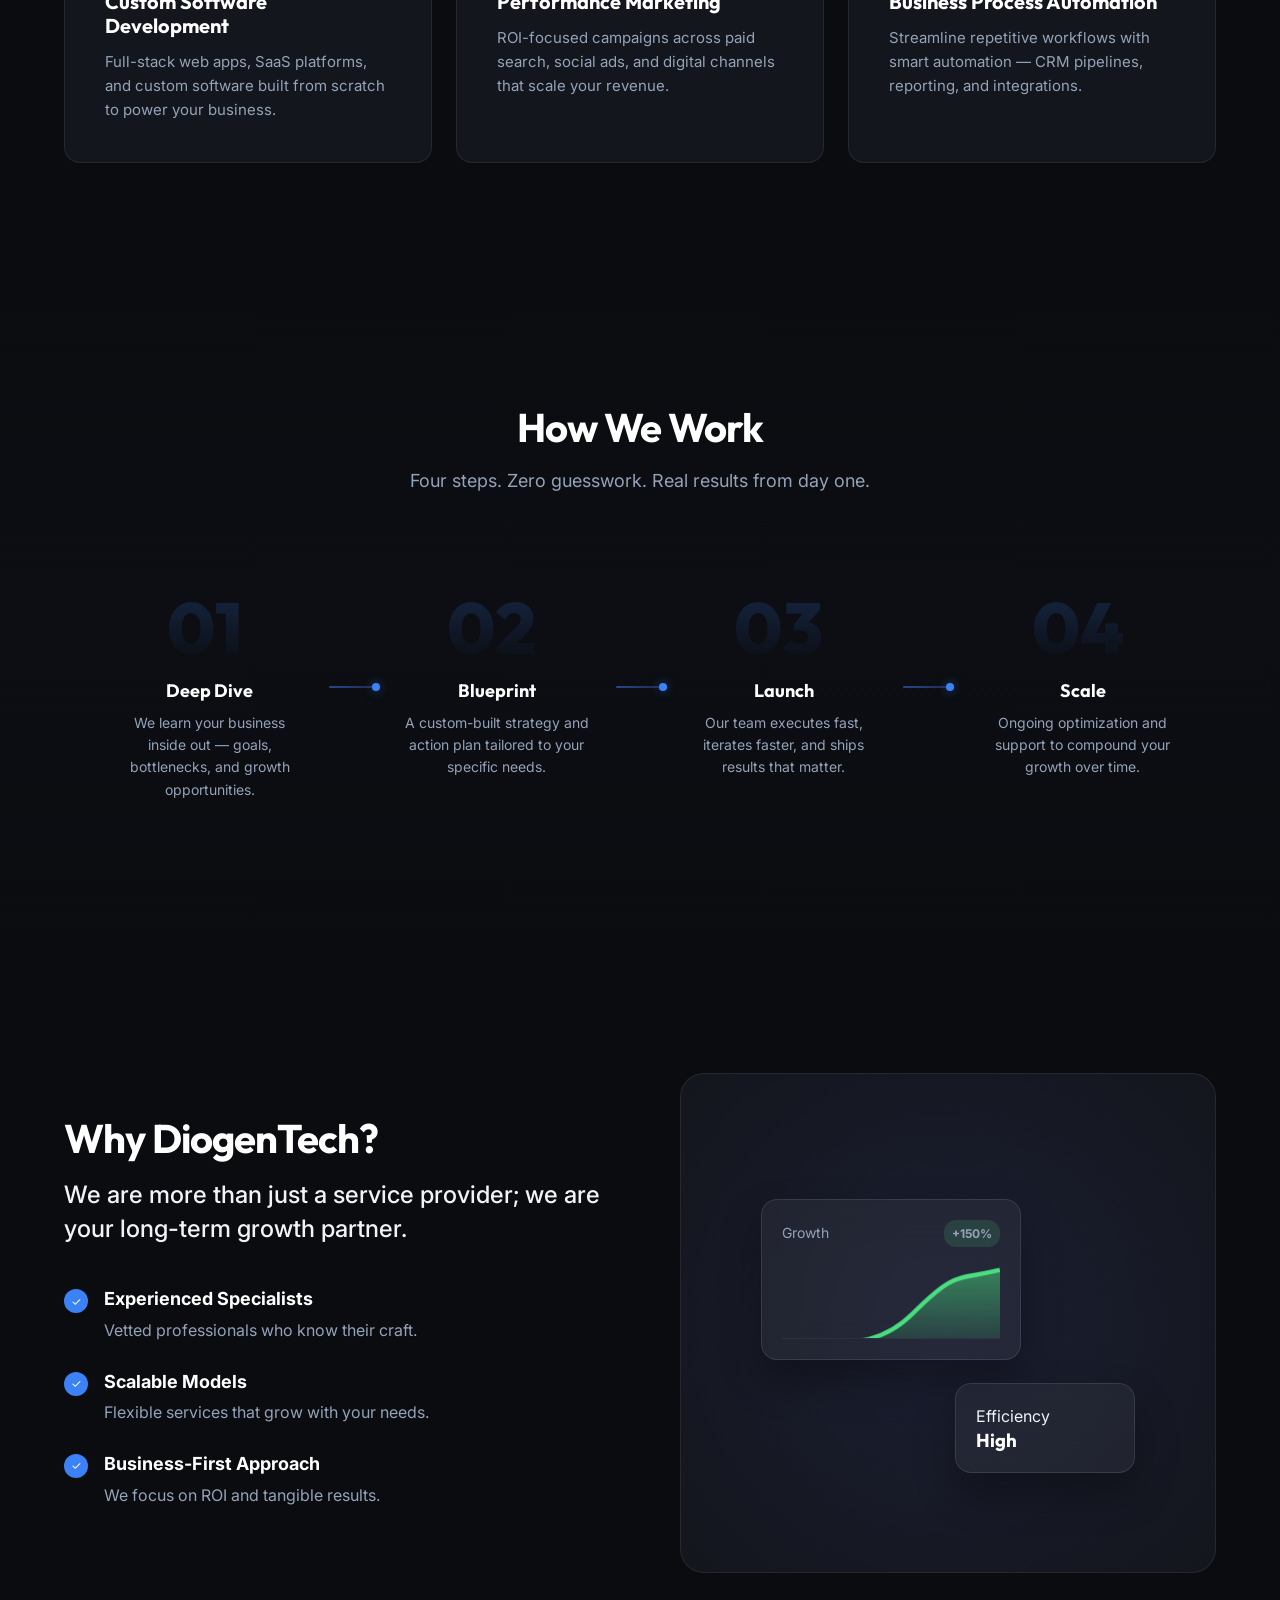
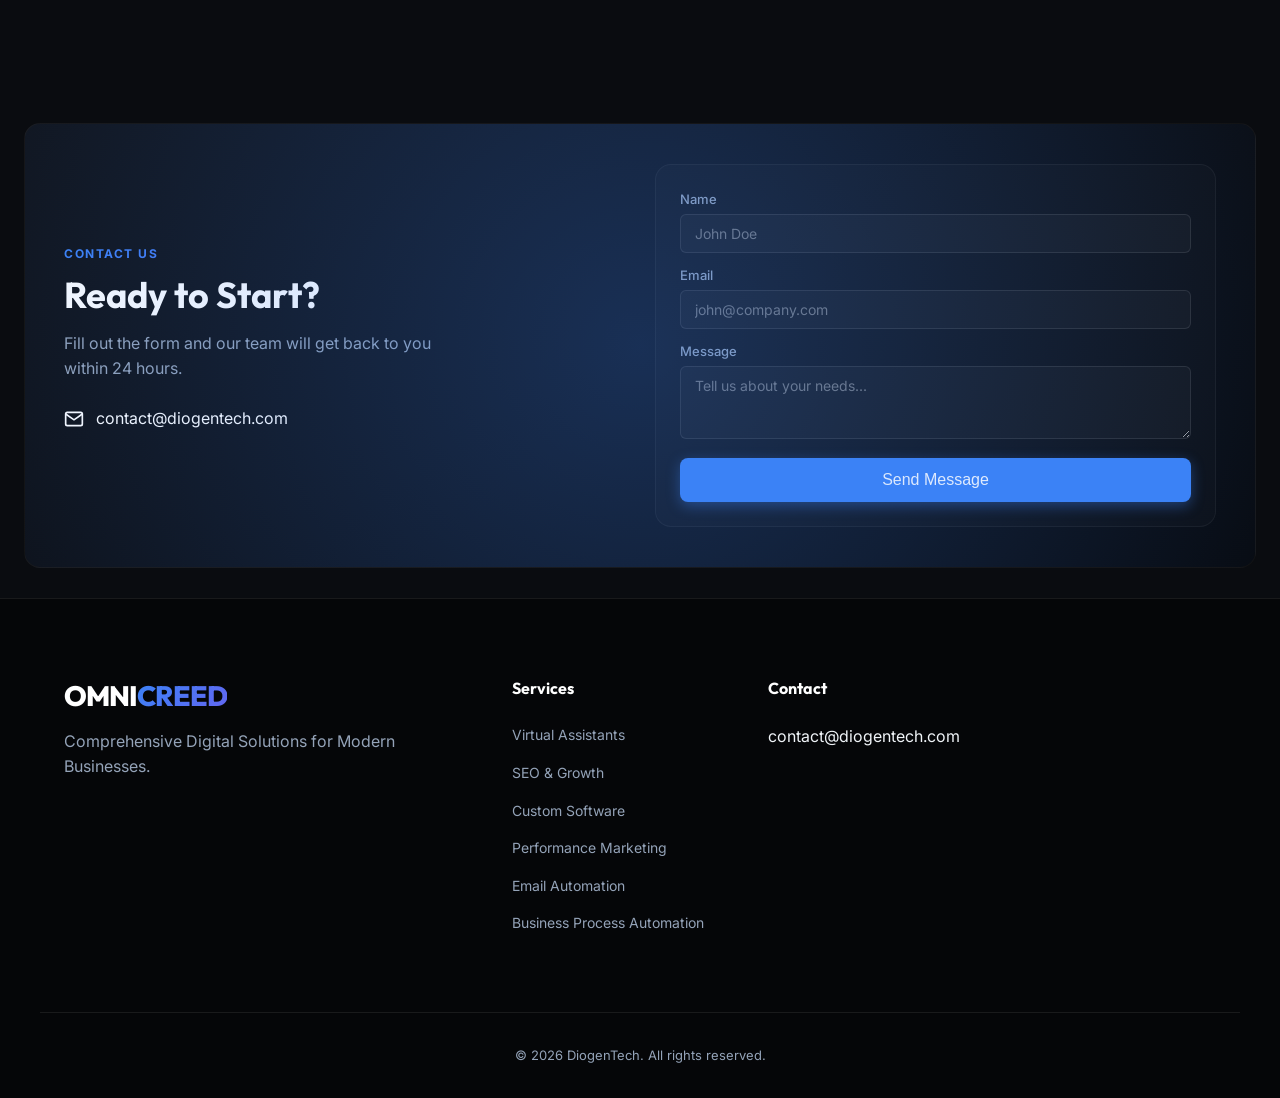
==== commit 1d028f17: "yeyeieyeiyeieyieiyeyi" ====
--- a/index.html
+++ b/index.html
@@ -5,8 +5,8 @@
     <meta charset="UTF-8">
     <meta name="viewport" content="width=device-width, initial-scale=1.0">
     <meta name="description"
-        content="OmniCreed delivers reliable digital services built for growing businesses. Virtual assistants, SEO, Web Design, and more.">
-    <title>OmniCreed | Smart Digital Services</title>
+        content="DiogenTech delivers reliable digital services built for growing businesses. Virtual assistants, SEO, Web Design, and more.">
+    <title>DiogenTech | Smart Digital Services</title>
     <link rel="preconnect" href="https://fonts.googleapis.com">
     <link rel="preconnect" href="https://fonts.gstatic.com" crossorigin>
     <link
@@ -205,7 +205,7 @@
     <section id="about" class="why-us-section">
         <div class="container why-us-grid">
             <div class="why-us-content">
-                <h2 class="section-title">Why OmniCreed?</h2>
+                <h2 class="section-title">Why DiogenTech?</h2>
                 <p class="why-us-intro">We are more than just a service provider; we are your long-term growth partner.
                 </p>
                 <ul class="why-us-list">
@@ -286,7 +286,7 @@
                             </path>
                             <path d="M22 6l-10 7L2 6"></path>
                         </svg>
-                        contact@omnicreed.com
+                        contact@diogentech.com
                     </div>
                 </div>
             </div>
@@ -342,11 +342,11 @@
 
             <div class="footer-contact">
                 <h4>Contact</h4><br>
-                <p><a href="mailto:contact@omnicreed.com">contact@omnicreed.com</a></p>
+                <p><a href="mailto:contact@diogentech.com">contact@diogentech.com</a></p>
             </div>
         </div>
         <div class="container footer-bottom">
-            <p>&copy; 2026 OmniCreed. All rights reserved.</p>
+            <p>&copy; 2026 DiogenTech. All rights reserved.</p>
         </div>
     </footer>
 
--- a/styles.css
+++ b/styles.css
@@ -1,61 +1,61 @@
 /* 
-   OmniCreed - High-End Agency Theme
+   DiogenTech - High-End Agency Theme
    Main Styling 
 */
 
 :root {
-    /* Color Palette - Dark Neutral Base + Accents */
-    --bg-dark: #0a0c10;
-    --bg-card: #13161c;
-    --bg-card-hover: #1c2029;
-    --text-main: #f0f4f8;
-    --text-muted: #94a3b8;
-
-    --primary: #3b82f6;
-    /* Vibrant Blue */
-    --primary-glow: rgba(59, 130, 246, 0.4);
-    --secondary: #6366f1;
-    /* Indigo */
-
-    --accent-gradient: linear-gradient(135deg, #3b82f6 0%, #6366f1 100%);
-
-    --border-color: rgba(255, 255, 255, 0.08);
-
-    /* Typography */
-    --font-sans: 'Inter', sans-serif;
-    --font-heading: 'Outfit', sans-serif;
-
-    /* Spacing */
-    --container-max: 1200px;
-    --header-height: 80px;
+  /* Color Palette - Dark Neutral Base + Accents */
+  --bg-dark: #0a0c10;
+  --bg-card: #13161c;
+  --bg-card-hover: #1c2029;
+  --text-main: #f0f4f8;
+  --text-muted: #94a3b8;
+
+  --primary: #3b82f6;
+  /* Vibrant Blue */
+  --primary-glow: rgba(59, 130, 246, 0.4);
+  --secondary: #6366f1;
+  /* Indigo */
+
+  --accent-gradient: linear-gradient(135deg, #3b82f6 0%, #6366f1 100%);
+
+  --border-color: rgba(255, 255, 255, 0.08);
+
+  /* Typography */
+  --font-sans: "Inter", sans-serif;
+  --font-heading: "Outfit", sans-serif;
+
+  /* Spacing */
+  --container-max: 1200px;
+  --header-height: 80px;
 }
 
 @media (max-width: 992px) {
-    .hidden-mobile {
-        display: none !important;
-    }
+  .hidden-mobile {
+    display: none !important;
+  }
 }
 
 /* Reset & Base */
 * {
-    margin: 0;
-    padding: 0;
-    box-sizing: border-box;
+  margin: 0;
+  padding: 0;
+  box-sizing: border-box;
 }
 
 html {
-    scroll-behavior: smooth;
-    scroll-padding-top: 120px;
-    /* Account for fixed header + spacing */
+  scroll-behavior: smooth;
+  scroll-padding-top: 120px;
+  /* Account for fixed header + spacing */
 }
 
 body {
-    background-color: var(--bg-dark);
-    color: var(--text-main);
-    font-family: var(--font-sans);
-    line-height: 1.6;
-    -webkit-font-smoothing: antialiased;
-    overflow-x: hidden;
+  background-color: var(--bg-dark);
+  color: var(--text-main);
+  font-family: var(--font-sans);
+  line-height: 1.6;
+  -webkit-font-smoothing: antialiased;
+  overflow-x: hidden;
 }
 
 h1,
@@ -63,1010 +63,1041 @@
 h3,
 h4,
 .logo {
-    font-family: var(--font-heading);
-    color: #fff;
-    line-height: 1.2;
+  font-family: var(--font-heading);
+  color: #fff;
+  line-height: 1.2;
 }
 
 a {
-    text-decoration: none;
-    color: inherit;
-    transition: all 0.3s ease;
+  text-decoration: none;
+  color: inherit;
+  transition: all 0.3s ease;
 }
 
 ul {
-    list-style: none;
+  list-style: none;
 }
 
 .container {
-    max-width: var(--container-max);
-    margin: 0 auto;
-    padding: 0 24px;
+  max-width: var(--container-max);
+  margin: 0 auto;
+  padding: 0 24px;
 }
 
 /* Utilities */
 .text-gradient {
-    background: var(--accent-gradient);
-    -webkit-background-clip: text;
-    -webkit-text-fill-color: transparent;
-    background-clip: text;
+  background: var(--accent-gradient);
+  -webkit-background-clip: text;
+  -webkit-text-fill-color: transparent;
+  background-clip: text;
 }
 
 /* Buttons */
 .btn {
-    display: inline-block;
-    padding: 12px 28px;
-    border-radius: 8px;
-    font-weight: 500;
-    font-size: 16px;
-    cursor: pointer;
-    transition: all 0.3s cubic-bezier(0.4, 0, 0.2, 1);
+  display: inline-block;
+  padding: 12px 28px;
+  border-radius: 8px;
+  font-weight: 500;
+  font-size: 16px;
+  cursor: pointer;
+  transition: all 0.3s cubic-bezier(0.4, 0, 0.2, 1);
 }
 
 .btn-sm {
-    padding: 10px 20px;
-    font-size: 14px;
+  padding: 10px 20px;
+  font-size: 14px;
 }
 
 .btn-lg {
-    padding: 16px 36px;
-    font-size: 18px;
+  padding: 16px 36px;
+  font-size: 18px;
 }
 
 .btn-primary {
-    background: var(--primary);
-    color: white;
-    box-shadow: 0 4px 14px var(--primary-glow);
-    border: 1px solid transparent;
+  background: var(--primary);
+  color: white;
+  box-shadow: 0 4px 14px var(--primary-glow);
+  border: 1px solid transparent;
 }
 
 .btn-primary:hover {
-    transform: translateY(-2px);
-    box-shadow: 0 6px 20px var(--primary-glow);
-    background: #2563eb;
+  transform: translateY(-2px);
+  box-shadow: 0 6px 20px var(--primary-glow);
+  background: #2563eb;
 }
 
 .btn-secondary {
-    background: rgba(255, 255, 255, 0.05);
-    color: white;
-    border: 1px solid var(--border-color);
+  background: rgba(255, 255, 255, 0.05);
+  color: white;
+  border: 1px solid var(--border-color);
 }
 
 .btn-secondary:hover {
-    background: rgba(255, 255, 255, 0.1);
-    border-color: rgba(255, 255, 255, 0.2);
+  background: rgba(255, 255, 255, 0.1);
+  border-color: rgba(255, 255, 255, 0.2);
 }
 
 /* Header */
 .site-header {
-    position: fixed;
-    top: 20px;
-    left: 0;
-    right: 0;
-    margin: 0 auto;
-    width: 94%;
-    max-width: 1200px;
-    height: var(--header-height);
-
-    /* Default background */
-    background-color: rgba(10, 12, 16, 0.6);
-
-    backdrop-filter: blur(12px);
-    border: 1px solid rgba(255, 255, 255, 0.08);
-    border-radius: 20px;
-    z-index: 1000;
-    display: flex;
-    align-items: center;
-    transition: all 0.3s ease;
+  position: fixed;
+  top: 20px;
+  left: 0;
+  right: 0;
+  margin: 0 auto;
+  width: 94%;
+  max-width: 1200px;
+  height: var(--header-height);
+
+  /* Default background */
+  background-color: rgba(10, 12, 16, 0.6);
+
+  backdrop-filter: blur(12px);
+  border: 1px solid rgba(255, 255, 255, 0.08);
+  border-radius: 20px;
+  z-index: 1000;
+  display: flex;
+  align-items: center;
+  transition: all 0.3s ease;
 }
 
 .site-header.scrolled {
-    background-color: rgba(10, 12, 16, 0.95);
-    box-shadow: 0 10px 30px -10px rgba(0, 0, 0, 0.5);
-    border-color: rgba(255, 255, 255, 0.15);
-    top: 10px;
-    /* Subtle movement on scroll or stay at 20px? Let's keep it at 20px or tighter */
+  background-color: rgba(10, 12, 16, 0.95);
+  box-shadow: 0 10px 30px -10px rgba(0, 0, 0, 0.5);
+  border-color: rgba(255, 255, 255, 0.15);
+  top: 10px;
+  /* Subtle movement on scroll or stay at 20px? Let's keep it at 20px or tighter */
 }
 
 .header-container {
-    width: 100%;
-    display: flex;
-    align-items: center;
-    justify-content: space-between;
+  width: 100%;
+  display: flex;
+  align-items: center;
+  justify-content: space-between;
 }
 
 .logo {
-    font-family: var(--font-heading);
-    font-weight: 800;
-    font-size: 28px;
-    letter-spacing: -1px;
-    text-transform: uppercase;
-    color: white;
-    text-decoration: none;
-    display: flex;
-    align-items: center;
+  font-family: var(--font-heading);
+  font-weight: 800;
+  font-size: 28px;
+  letter-spacing: -1px;
+  text-transform: uppercase;
+  color: white;
+  text-decoration: none;
+  display: flex;
+  align-items: center;
 }
 
 .logo span {
-    background: var(--accent-gradient);
-    -webkit-background-clip: text;
-    -webkit-text-fill-color: transparent;
-    background-clip: text;
-    color: transparent;
+  background: var(--accent-gradient);
+  -webkit-background-clip: text;
+  -webkit-text-fill-color: transparent;
+  background-clip: text;
+  color: transparent;
 }
 
 .main-nav ul {
-    display: flex;
-    gap: 32px;
+  display: flex;
+  gap: 32px;
 }
 
 .main-nav a {
-    font-size: 15px;
-    color: var(--text-muted);
-    font-weight: 500;
+  font-size: 15px;
+  color: var(--text-muted);
+  font-weight: 500;
 }
 
 .main-nav a:hover {
-    color: white;
+  color: white;
 }
 
 /* Hero Section */
 .hero-section {
-    position: relative;
-    padding-top: calc(var(--header-height) + 100px);
-    padding-bottom: 120px;
-    min-height: 90vh;
-    display: flex;
-    align-items: center;
-    overflow: hidden;
+  position: relative;
+  padding-top: calc(var(--header-height) + 100px);
+  padding-bottom: 120px;
+  min-height: 90vh;
+  display: flex;
+  align-items: center;
+  overflow: hidden;
 }
 
 .hero-bg-accent {
-    position: absolute;
-    top: -20%;
-    right: -10%;
-    width: 800px;
-    height: 800px;
-    background: radial-gradient(circle, rgba(59, 130, 246, 0.15) 0%, rgba(10, 12, 16, 0) 70%);
-    pointer-events: none;
-    z-index: 0;
+  position: absolute;
+  top: -20%;
+  right: -10%;
+  width: 800px;
+  height: 800px;
+  background: radial-gradient(
+    circle,
+    rgba(59, 130, 246, 0.15) 0%,
+    rgba(10, 12, 16, 0) 70%
+  );
+  pointer-events: none;
+  z-index: 0;
 }
 
 .hero-content {
-    position: relative;
-    z-index: 1;
-    max-width: 800px;
+  position: relative;
+  z-index: 1;
+  max-width: 800px;
 }
 
 .hero-title {
-    font-size: 64px;
-    font-weight: 800;
-    letter-spacing: -1.5px;
-    margin-bottom: 24px;
-    line-height: 1.1;
+  font-size: 64px;
+  font-weight: 800;
+  letter-spacing: -1.5px;
+  margin-bottom: 24px;
+  line-height: 1.1;
 }
 
 .hero-subtitle {
-    font-size: 20px;
-    color: var(--text-muted);
-    max-width: 600px;
-    margin-bottom: 40px;
+  font-size: 20px;
+  color: var(--text-muted);
+  max-width: 600px;
+  margin-bottom: 40px;
 }
 
 .hero-cta-group {
-    display: flex;
-    gap: 16px;
+  display: flex;
+  gap: 16px;
 }
 
 /* Trust Strip */
 .trust-strip {
-    border-top: 1px solid var(--border-color);
-    border-bottom: 1px solid var(--border-color);
-    padding: 32px 0;
-    background: rgba(255, 255, 255, 0.01);
+  border-top: 1px solid var(--border-color);
+  border-bottom: 1px solid var(--border-color);
+  padding: 32px 0;
+  background: rgba(255, 255, 255, 0.01);
 }
 
 .trust-container {
-    display: flex;
-    align-items: center;
-    justify-content: space-between;
-    flex-wrap: wrap;
-    gap: 32px;
+  display: flex;
+  align-items: center;
+  justify-content: space-between;
+  flex-wrap: wrap;
+  gap: 32px;
 }
 
 .trust-label {
-    font-size: 14px;
-    text-transform: uppercase;
-    letter-spacing: 1px;
-    color: var(--text-muted);
-    font-weight: 600;
+  font-size: 14px;
+  text-transform: uppercase;
+  letter-spacing: 1px;
+  color: var(--text-muted);
+  font-weight: 600;
 }
 
 .trust-metrics {
-    display: flex;
-    gap: 48px;
+  display: flex;
+  gap: 48px;
 }
 
 .metric-item {
-    display: flex;
-    align-items: center;
-    gap: 12px;
+  display: flex;
+  align-items: center;
+  gap: 12px;
 }
 
 .metric-value {
-    font-family: var(--font-heading);
-    font-weight: 700;
-    font-size: 24px;
-    color: white;
+  font-family: var(--font-heading);
+  font-weight: 700;
+  font-size: 24px;
+  color: white;
 }
 
 .metric-desc {
-    font-size: 14px;
-    color: var(--text-muted);
+  font-size: 14px;
+  color: var(--text-muted);
 }
 
 /* Section Header */
 .section-header {
-    text-align: center;
-    margin-bottom: 64px;
-    max-width: 700px;
-    margin-left: auto;
-    margin-right: auto;
+  text-align: center;
+  margin-bottom: 64px;
+  max-width: 700px;
+  margin-left: auto;
+  margin-right: auto;
 }
 
 .section-title {
-    font-size: 40px;
-    margin-bottom: 16px;
-    letter-spacing: -1px;
+  font-size: 40px;
+  margin-bottom: 16px;
+  letter-spacing: -1px;
 }
 
 .section-desc {
-    color: var(--text-muted);
-    font-size: 18px;
+  color: var(--text-muted);
+  font-size: 18px;
 }
 
 /* Services */
 .services-section {
-    padding: 120px 0;
+  padding: 120px 0;
 }
 
 .services-grid {
-    display: grid;
-    grid-template-columns: repeat(auto-fit, minmax(300px, 1fr));
-    gap: 24px;
+  display: grid;
+  grid-template-columns: repeat(auto-fit, minmax(300px, 1fr));
+  gap: 24px;
 }
 
 .service-card {
-    background: var(--bg-card);
-    border: 1px solid var(--border-color);
-    padding: 40px;
-    border-radius: 16px;
-    transition: all 0.3s ease;
-    cursor: pointer;
-    display: block;
-    text-decoration: none;
-    color: inherit;
+  background: var(--bg-card);
+  border: 1px solid var(--border-color);
+  padding: 40px;
+  border-radius: 16px;
+  transition: all 0.3s ease;
+  cursor: pointer;
+  display: block;
+  text-decoration: none;
+  color: inherit;
 }
 
 .service-card:hover {
-    transform: translateY(-5px);
-    background: var(--bg-card-hover);
-    border-color: rgba(59, 130, 246, 0.3);
-    box-shadow: 0 20px 40px -10px rgba(0, 0, 0, 0.5);
+  transform: translateY(-5px);
+  background: var(--bg-card-hover);
+  border-color: rgba(59, 130, 246, 0.3);
+  box-shadow: 0 20px 40px -10px rgba(0, 0, 0, 0.5);
 }
 
 .service-icon {
-    width: 48px;
-    height: 48px;
-    margin-bottom: 24px;
-    color: var(--primary);
-    background: rgba(59, 130, 246, 0.1);
-    border-radius: 10px;
-    display: flex;
-    align-items: center;
-    justify-content: center;
-    padding: 10px;
+  width: 48px;
+  height: 48px;
+  margin-bottom: 24px;
+  color: var(--primary);
+  background: rgba(59, 130, 246, 0.1);
+  border-radius: 10px;
+  display: flex;
+  align-items: center;
+  justify-content: center;
+  padding: 10px;
 }
 
 .service-card h3 {
-    font-size: 20px;
-    margin-bottom: 12px;
+  font-size: 20px;
+  margin-bottom: 12px;
 }
 
 .service-card p {
-    color: var(--text-muted);
-    font-size: 15px;
-    line-height: 1.6;
+  color: var(--text-muted);
+  font-size: 15px;
+  line-height: 1.6;
 }
 
 /* Process */
 .process-section {
-    padding: 100px 0;
-    position: relative;
-    background: linear-gradient(180deg, var(--bg-dark) 0%, #0f1218 100%);
+  padding: 100px 0;
+  position: relative;
+  background: linear-gradient(180deg, var(--bg-dark) 0%, #0f1218 100%);
 }
 
 .process-steps {
-    display: flex;
-    align-items: flex-start;
-    justify-content: space-between;
-    position: relative;
+  display: flex;
+  align-items: flex-start;
+  justify-content: space-between;
+  position: relative;
 }
 
 .step-item {
-    flex: 1;
-    position: relative;
-    z-index: 2;
-    padding-right: 20px;
+  flex: 1;
+  position: relative;
+  z-index: 2;
+  padding-right: 20px;
 }
 
 .step-number {
-    font-size: 64px;
-    font-weight: 800;
-    color: rgba(255, 255, 255, 0.05);
-    line-height: 1;
-    margin-bottom: -20px;
-    margin-left: -10px;
+  font-size: 64px;
+  font-weight: 800;
+  color: rgba(255, 255, 255, 0.05);
+  line-height: 1;
+  margin-bottom: -20px;
+  margin-left: -10px;
 }
 
 .step-item h4 {
-    font-size: 20px;
-    margin-bottom: 8px;
-    color: var(--primary);
+  font-size: 20px;
+  margin-bottom: 8px;
+  color: var(--primary);
 }
 
 .step-item p {
-    font-size: 14px;
-    color: var(--text-muted);
+  font-size: 14px;
+  color: var(--text-muted);
 }
 
 .step-connector {
-    flex-grow: 1;
-    height: 1px;
-    background: var(--border-color);
-    margin-top: 40px;
-    display: block;
+  flex-grow: 1;
+  height: 1px;
+  background: var(--border-color);
+  margin-top: 40px;
+  display: block;
 }
 
 .step-item:last-child {
-    padding-right: 0;
+  padding-right: 0;
 }
 
 .step-connector:last-child {
-    display: none;
+  display: none;
 }
 
 /* Why Choose Us */
 .why-us-section {
-    padding: 120px 0;
+  padding: 120px 0;
 }
 
 .why-us-grid {
-    display: grid;
-    grid-template-columns: 1fr 1fr;
-    gap: 80px;
-    align-items: center;
+  display: grid;
+  grid-template-columns: 1fr 1fr;
+  gap: 80px;
+  align-items: center;
 }
 
 .why-us-intro {
-    font-size: 24px;
-    font-weight: 500;
-    margin-bottom: 40px;
-    line-height: 1.4;
+  font-size: 24px;
+  font-weight: 500;
+  margin-bottom: 40px;
+  line-height: 1.4;
 }
 
 .why-us-list li {
-    display: flex;
-    gap: 16px;
-    margin-bottom: 24px;
+  display: flex;
+  gap: 16px;
+  margin-bottom: 24px;
 }
 
 .list-icon {
-    width: 24px;
-    height: 24px;
-    background: var(--primary);
-    border-radius: 50%;
-    display: flex;
-    align-items: center;
-    justify-content: center;
-    font-size: 12px;
-    color: white;
-    flex-shrink: 0;
-    margin-top: 4px;
+  width: 24px;
+  height: 24px;
+  background: var(--primary);
+  border-radius: 50%;
+  display: flex;
+  align-items: center;
+  justify-content: center;
+  font-size: 12px;
+  color: white;
+  flex-shrink: 0;
+  margin-top: 4px;
 }
 
 .why-us-list strong {
-    display: block;
-    font-size: 18px;
-    margin-bottom: 4px;
-    color: white;
+  display: block;
+  font-size: 18px;
+  margin-bottom: 4px;
+  color: white;
 }
 
 .why-us-list p {
-    color: var(--text-muted);
+  color: var(--text-muted);
 }
 
 .why-us-visual {
-    position: relative;
-    height: 500px;
-    background: var(--bg-card);
-    border-radius: 24px;
-    border: 1px solid var(--border-color);
-    overflow: hidden;
+  position: relative;
+  height: 500px;
+  background: var(--bg-card);
+  border-radius: 24px;
+  border: 1px solid var(--border-color);
+  overflow: hidden;
 }
 
 .abstract-shape {
-    position: absolute;
-    top: -50%;
-    left: -50%;
-    width: 200%;
-    height: 200%;
-    background: radial-gradient(circle, rgba(99, 102, 241, 0.1) 0%, rgba(10, 12, 16, 0) 50%);
-    animation: rotate 20s linear infinite;
+  position: absolute;
+  top: -50%;
+  left: -50%;
+  width: 200%;
+  height: 200%;
+  background: radial-gradient(
+    circle,
+    rgba(99, 102, 241, 0.1) 0%,
+    rgba(10, 12, 16, 0) 50%
+  );
+  animation: rotate 20s linear infinite;
 }
 
 @keyframes rotate {
-    from {
-        transform: rotate(0deg);
-    }
-
-    to {
-        transform: rotate(360deg);
-    }
+  from {
+    transform: rotate(0deg);
+  }
+
+  to {
+    transform: rotate(360deg);
+  }
 }
 
 .card-visual {
-    position: absolute;
-    background: rgba(255, 255, 255, 0.05);
-    backdrop-filter: blur(20px);
-    border: 1px solid rgba(255, 255, 255, 0.1);
-    padding: 20px;
-    border-radius: 16px;
-    box-shadow: 0 20px 40px rgba(0, 0, 0, 0.3);
+  position: absolute;
+  background: rgba(255, 255, 255, 0.05);
+  backdrop-filter: blur(20px);
+  border: 1px solid rgba(255, 255, 255, 0.1);
+  padding: 20px;
+  border-radius: 16px;
+  box-shadow: 0 20px 40px rgba(0, 0, 0, 0.3);
 }
 
 .card-1 {
-    top: 25%;
-    left: 15%;
-    width: 260px;
+  top: 25%;
+  left: 15%;
+  width: 260px;
 }
 
 .card-header {
-    display: flex;
-    justify-content: space-between;
-    align-items: center;
-    margin-bottom: 12px;
+  display: flex;
+  justify-content: space-between;
+  align-items: center;
+  margin-bottom: 12px;
 }
 
 .card-header span {
-    font-size: 14px;
-    color: var(--text-muted);
+  font-size: 14px;
+  color: var(--text-muted);
 }
 
 .badge-success {
-    background: rgba(74, 222, 128, 0.15);
-    color: #4ade80;
-    padding: 4px 8px;
-    border-radius: 12px;
-    font-size: 12px !important;
-    font-weight: 700;
+  background: rgba(74, 222, 128, 0.15);
+  color: #4ade80;
+  padding: 4px 8px;
+  border-radius: 12px;
+  font-size: 12px !important;
+  font-weight: 700;
 }
 
 .graph-wrapper {
-    width: 100%;
-    height: 80px;
-    overflow: hidden;
-    position: relative;
-    border-bottom: 1px solid rgba(255, 255, 255, 0.05);
+  width: 100%;
+  height: 80px;
+  overflow: hidden;
+  position: relative;
+  border-bottom: 1px solid rgba(255, 255, 255, 0.05);
 }
 
 .graph-path-line {
-    stroke-dasharray: 200;
+  stroke-dasharray: 200;
+  stroke-dashoffset: 200;
+  animation: drawGraph 2.5s ease-out forwards infinite;
+}
+
+.graph-path-fill {
+  opacity: 0;
+  animation: fadeGraph 2.5s ease-out forwards infinite;
+}
+
+@keyframes drawGraph {
+  0% {
     stroke-dashoffset: 200;
-    animation: drawGraph 2.5s ease-out forwards infinite;
-}
-
-.graph-path-fill {
+  }
+
+  40% {
+    stroke-dashoffset: 0;
+  }
+
+  90% {
+    stroke-dashoffset: 0;
+  }
+
+  /* Pause */
+  100% {
+    stroke-dashoffset: 0;
+  }
+}
+
+@keyframes fadeGraph {
+  0% {
     opacity: 0;
-    animation: fadeGraph 2.5s ease-out forwards infinite;
-}
-
-@keyframes drawGraph {
-    0% {
-        stroke-dashoffset: 200;
-    }
-
-    40% {
-        stroke-dashoffset: 0;
-    }
-
-    90% {
-        stroke-dashoffset: 0;
-    }
-
-    /* Pause */
-    100% {
-        stroke-dashoffset: 0;
-    }
-}
-
-@keyframes fadeGraph {
-    0% {
-        opacity: 0;
-    }
-
-    40% {
-        opacity: 1;
-    }
-
-    90% {
-        opacity: 1;
-    }
-
-    /* Pause */
-    100% {
-        opacity: 1;
-    }
+  }
+
+  40% {
+    opacity: 1;
+  }
+
+  90% {
+    opacity: 1;
+  }
+
+  /* Pause */
+  100% {
+    opacity: 1;
+  }
 }
 
 .card-2 {
-    bottom: 20%;
-    right: 15%;
-    width: 180px;
+  bottom: 20%;
+  right: 15%;
+  width: 180px;
 }
 
 /* Removed old cta-section styles to avoid duplication, new definition is below */
 
 .cta-bg-glimmer {
-    position: absolute;
-    top: -50%;
-    left: -50%;
-    width: 200%;
-    height: 200%;
-    background: radial-gradient(circle, rgba(59, 130, 246, 0.3) 0%, rgba(0, 0, 0, 0) 60%);
-    pointer-events: none;
+  position: absolute;
+  top: -50%;
+  left: -50%;
+  width: 200%;
+  height: 200%;
+  background: radial-gradient(
+    circle,
+    rgba(59, 130, 246, 0.3) 0%,
+    rgba(0, 0, 0, 0) 60%
+  );
+  pointer-events: none;
 }
 
 .cta-content {
-    position: relative;
-    z-index: 1;
+  position: relative;
+  z-index: 1;
 }
 
 .cta-title {
-    font-size: 48px;
-    margin-bottom: 16px;
+  font-size: 48px;
+  margin-bottom: 16px;
 }
 
 .cta-text {
-    font-size: 20px;
-    color: rgba(255, 255, 255, 0.8);
-    margin-bottom: 40px;
+  font-size: 20px;
+  color: rgba(255, 255, 255, 0.8);
+  margin-bottom: 40px;
 }
 
 /* Detailed Contact Form */
 .contact-form-detailed {
-    width: 100%;
+  width: 100%;
 }
 
 .form-group {
-    margin-bottom: 12px;
+  margin-bottom: 12px;
 }
 
 .form-group label {
-    display: block;
-    margin-bottom: 4px;
-    color: var(--text-muted);
-    font-size: 13px;
-    font-weight: 500;
+  display: block;
+  margin-bottom: 4px;
+  color: var(--text-muted);
+  font-size: 13px;
+  font-weight: 500;
 }
 
 .form-group input,
 .form-group textarea {
-    width: 100%;
-    background: rgba(255, 255, 255, 0.03);
-    border: 1px solid rgba(255, 255, 255, 0.1);
-    border-radius: 6px;
-    padding: 10px 14px;
-    color: white;
-    font-size: 14px;
-    font-family: var(--font-sans);
-    transition: all 0.3s ease;
-    resize: vertical;
+  width: 100%;
+  background: rgba(255, 255, 255, 0.03);
+  border: 1px solid rgba(255, 255, 255, 0.1);
+  border-radius: 6px;
+  padding: 10px 14px;
+  color: white;
+  font-size: 14px;
+  font-family: var(--font-sans);
+  transition: all 0.3s ease;
+  resize: vertical;
 }
 
 .form-group input:focus,
 .form-group textarea:focus {
-    background: rgba(255, 255, 255, 0.08);
-    border-color: var(--primary);
-    box-shadow: 0 0 0 3px rgba(59, 130, 246, 0.1);
+  background: rgba(255, 255, 255, 0.08);
+  border-color: var(--primary);
+  box-shadow: 0 0 0 3px rgba(59, 130, 246, 0.1);
 }
 
 .cta-section {
-    padding: 40px 0;
-    margin: 30px 24px;
-    border-radius: 16px;
-    /* Elegant dark background instead of harsh blue */
-    background: linear-gradient(145deg, #0f1218 0%, #050608 100%);
-    border: 1px solid rgba(255, 255, 255, 0.05);
-    position: relative;
-    overflow: hidden;
+  padding: 40px 0;
+  margin: 30px 24px;
+  border-radius: 16px;
+  /* Elegant dark background instead of harsh blue */
+  background: linear-gradient(145deg, #0f1218 0%, #050608 100%);
+  border: 1px solid rgba(255, 255, 255, 0.05);
+  position: relative;
+  overflow: hidden;
 }
 
 .cta-grid {
-    display: grid;
-    grid-template-columns: 1fr 1fr;
-    gap: 30px;
-    align-items: center;
+  display: grid;
+  grid-template-columns: 1fr 1fr;
+  gap: 30px;
+  align-items: center;
 }
 
 @media (max-width: 900px) {
-    .cta-grid {
-        grid-template-columns: 1fr;
-        gap: 40px;
-    }
+  .cta-grid {
+    grid-template-columns: 1fr;
+    gap: 40px;
+  }
 }
 
 /* Footer */
 .site-footer {
-    border-top: 1px solid var(--border-color);
-    padding: 80px 0 32px;
-    background: #050608;
+  border-top: 1px solid var(--border-color);
+  padding: 80px 0 32px;
+  background: #050608;
 }
 
 .footer-grid {
-    display: grid;
-    grid-template-columns: 2fr 1fr 1fr 1fr;
-    gap: 64px;
-    margin-bottom: 64px;
+  display: grid;
+  grid-template-columns: 2fr 1fr 1fr 1fr;
+  gap: 64px;
+  margin-bottom: 64px;
 }
 
 .footer-tagline {
-    color: var(--text-muted);
-    margin-top: 16px;
+  color: var(--text-muted);
+  margin-top: 16px;
 }
 
 .footer-links h4 {
-    font-size: 16px;
-    margin-bottom: 24px;
-    color: white;
+  font-size: 16px;
+  margin-bottom: 24px;
+  color: white;
 }
 
 .footer-links li {
-    margin-bottom: 12px;
+  margin-bottom: 12px;
 }
 
 .footer-links a {
-    color: var(--text-muted);
-    font-size: 14px;
+  color: var(--text-muted);
+  font-size: 14px;
 }
 
 .footer-links a:hover {
-    color: var(--primary);
+  color: var(--primary);
 }
 
 .footer-bottom {
-    border-top: 1px solid var(--border-color);
-    padding-top: 32px;
-    text-align: center;
-    color: var(--text-muted);
-    font-size: 13px;
+  border-top: 1px solid var(--border-color);
+  padding-top: 32px;
+  text-align: center;
+  color: var(--text-muted);
+  font-size: 13px;
 }
 
 /* Responsive */
 @media (max-width: 992px) {
-    .hero-title {
-        font-size: 48px;
-    }
-
-    .process-steps {
-        flex-direction: column;
-        gap: 32px;
-    }
-
-    .step-connector {
-        display: none;
-    }
-
-    .why-us-grid {
-        grid-template-columns: 1fr;
-    }
-
-    .footer-grid {
-        grid-template-columns: 1fr 1fr;
-        gap: 40px;
-    }
-
-    .main-nav {
-        display: none;
-        /* For simplicity in this iteration, typically a burger menu */
-    }
+  .hero-title {
+    font-size: 48px;
+  }
+
+  .process-steps {
+    flex-direction: column;
+    gap: 32px;
+  }
+
+  .step-connector {
+    display: none;
+  }
+
+  .why-us-grid {
+    grid-template-columns: 1fr;
+  }
+
+  .footer-grid {
+    grid-template-columns: 1fr 1fr;
+    gap: 40px;
+  }
+
+  .main-nav {
+    display: none;
+    /* For simplicity in this iteration, typically a burger menu */
+  }
 }
 
 @media (max-width: 768px) {
-    .trust-container {
-        flex-direction: column;
-        align-items: flex-start;
-    }
-
-    .trust-metrics {
-        flex-wrap: wrap;
-        gap: 24px;
-    }
+  .trust-container {
+    flex-direction: column;
+    align-items: flex-start;
+  }
+
+  .trust-metrics {
+    flex-wrap: wrap;
+    gap: 24px;
+  }
 }
 
 /* Pricing Section */
 .pricing-section {
-    padding: 100px 0;
-    background: linear-gradient(180deg, var(--bg-dark) 0%, #0f1218 100%);
+  padding: 100px 0;
+  background: linear-gradient(180deg, var(--bg-dark) 0%, #0f1218 100%);
 }
 
 .pricing-grid {
-    display: grid;
-    grid-template-columns: repeat(auto-fit, minmax(300px, 1fr));
-    gap: 32px;
-    margin-top: 64px;
+  display: grid;
+  grid-template-columns: repeat(auto-fit, minmax(300px, 1fr));
+  gap: 32px;
+  margin-top: 64px;
 }
 
 .pricing-card {
-    background: var(--bg-card);
-    border: 1px solid var(--border-color);
-    border-radius: 20px;
-    padding: 40px;
-    position: relative;
-    transition: all 0.3s ease;
-    display: flex;
-    flex-direction: column;
+  background: var(--bg-card);
+  border: 1px solid var(--border-color);
+  border-radius: 20px;
+  padding: 40px;
+  position: relative;
+  transition: all 0.3s ease;
+  display: flex;
+  flex-direction: column;
 }
 
 .pricing-card:hover {
-    transform: translateY(-8px);
-    border-color: rgba(59, 130, 246, 0.4);
-    box-shadow: 0 20px 40px -10px rgba(0, 0, 0, 0.5);
+  transform: translateY(-8px);
+  border-color: rgba(59, 130, 246, 0.4);
+  box-shadow: 0 20px 40px -10px rgba(0, 0, 0, 0.5);
 }
 
 .pricing-card.featured {
-    background: linear-gradient(145deg, #1e2330 0%, #13161c 100%);
-    border-color: rgba(59, 130, 246, 0.3);
+  background: linear-gradient(145deg, #1e2330 0%, #13161c 100%);
+  border-color: rgba(59, 130, 246, 0.3);
 }
 
 .popular-badge {
-    position: absolute;
-    top: -12px;
-    left: 50%;
-    transform: translateX(-50%);
-    background: var(--primary);
-    color: white;
-    padding: 6px 16px;
-    border-radius: 20px;
-    font-size: 12px;
-    font-weight: 700;
-    text-transform: uppercase;
-    letter-spacing: 1px;
-    box-shadow: 0 4px 12px rgba(59, 130, 246, 0.4);
+  position: absolute;
+  top: -12px;
+  left: 50%;
+  transform: translateX(-50%);
+  background: var(--primary);
+  color: white;
+  padding: 6px 16px;
+  border-radius: 20px;
+  font-size: 12px;
+  font-weight: 700;
+  text-transform: uppercase;
+  letter-spacing: 1px;
+  box-shadow: 0 4px 12px rgba(59, 130, 246, 0.4);
 }
 
 .price-header {
-    text-align: center;
-    margin-bottom: 32px;
+  text-align: center;
+  margin-bottom: 32px;
 }
 
 .plan-name {
-    font-size: 18px;
-    color: var(--text-muted);
-    font-weight: 500;
-    margin-bottom: 16px;
-    display: block;
+  font-size: 18px;
+  color: var(--text-muted);
+  font-weight: 500;
+  margin-bottom: 16px;
+  display: block;
 }
 
 .price-amount {
-    font-size: 48px;
-    font-weight: 800;
-    color: white;
-    font-family: var(--font-heading);
-    line-height: 1;
+  font-size: 48px;
+  font-weight: 800;
+  color: white;
+  font-family: var(--font-heading);
+  line-height: 1;
 }
 
 .price-period {
-    font-size: 16px;
-    color: var(--text-muted);
-    font-weight: 400;
+  font-size: 16px;
+  color: var(--text-muted);
+  font-weight: 400;
 }
 
 .plan-features {
-    margin-bottom: 32px;
-    flex-grow: 1;
+  margin-bottom: 32px;
+  flex-grow: 1;
 }
 
 .plan-features li {
-    display: flex;
-    align-items: center;
-    gap: 12px;
-    margin-bottom: 16px;
-    color: var(--text-main);
-    font-size: 15px;
+  display: flex;
+  align-items: center;
+  gap: 12px;
+  margin-bottom: 16px;
+  color: var(--text-main);
+  font-size: 15px;
 }
 
 .feature-icon {
-    color: var(--primary);
-    flex-shrink: 0;
+  color: var(--primary);
+  flex-shrink: 0;
 }
 
 .pricing-cta {
-    width: 100%;
-    text-align: center;
-    margin-top: auto;
+  width: 100%;
+  text-align: center;
+  margin-top: auto;
 }
 
 /* Form Select Styling */
 select,
 select option {
-    background: #13161c;
-    color: #f0f4f8;
+  background: #13161c;
+  color: #f0f4f8;
 }
 
 select option:checked {
-    background: #3b82f6;
-    color: white;
+  background: #3b82f6;
+  color: white;
 }
 
 /* Process / How We Work */
 .process-section {
-    padding: 120px 0;
-    background: linear-gradient(180deg, var(--bg-dark) 0%, #0c0e13 50%, var(--bg-dark) 100%);
+  padding: 120px 0;
+  background: linear-gradient(
+    180deg,
+    var(--bg-dark) 0%,
+    #0c0e13 50%,
+    var(--bg-dark) 100%
+  );
 }
 
 .process-steps {
-    display: grid;
-    grid-template-columns: 1fr auto 1fr auto 1fr auto 1fr;
-    align-items: start;
-    gap: 0;
-    max-width: 1100px;
+  display: grid;
+  grid-template-columns: 1fr auto 1fr auto 1fr auto 1fr;
+  align-items: start;
+  gap: 0;
+  max-width: 1100px;
+  margin: 0 auto;
+}
+
+.step-item {
+  padding: 32px 24px;
+  position: relative;
+  text-align: center;
+}
+
+.step-number {
+  font-size: 72px;
+  font-weight: 800;
+  font-family: var(--font-heading);
+  background: linear-gradient(
+    180deg,
+    rgba(59, 130, 246, 0.2) 0%,
+    transparent 100%
+  );
+  -webkit-background-clip: text;
+  -webkit-text-fill-color: transparent;
+  background-clip: text;
+  line-height: 1;
+  margin-bottom: 16px;
+  user-select: none;
+}
+
+.step-item h4 {
+  font-size: 18px;
+  font-weight: 700;
+  color: #fff;
+  margin-bottom: 10px;
+  font-family: var(--font-heading);
+}
+
+.step-item p {
+  font-size: 14px;
+  color: var(--text-muted);
+  line-height: 1.6;
+}
+
+.step-connector {
+  width: 48px;
+  height: 2px;
+  background: linear-gradient(
+    90deg,
+    rgba(59, 130, 246, 0.5) 0%,
+    rgba(99, 102, 241, 0.3) 100%
+  );
+  align-self: center;
+  margin-top: -20px;
+  border-radius: 1px;
+  position: relative;
+}
+
+.step-connector::after {
+  content: "";
+  position: absolute;
+  right: -3px;
+  top: -3px;
+  width: 8px;
+  height: 8px;
+  border-radius: 50%;
+  background: var(--primary);
+  box-shadow: 0 0 10px rgba(59, 130, 246, 0.5);
+}
+
+@media (max-width: 992px) {
+  .process-steps {
+    grid-template-columns: 1fr;
+    gap: 8px;
+    max-width: 400px;
+  }
+
+  .step-connector {
+    width: 2px;
+    height: 32px;
     margin: 0 auto;
-}
-
-.step-item {
-    padding: 32px 24px;
-    position: relative;
-    text-align: center;
-}
-
-.step-number {
-    font-size: 72px;
-    font-weight: 800;
-    font-family: var(--font-heading);
-    background: linear-gradient(180deg, rgba(59, 130, 246, 0.2) 0%, transparent 100%);
-    -webkit-background-clip: text;
-    -webkit-text-fill-color: transparent;
-    background-clip: text;
-    line-height: 1;
-    margin-bottom: 16px;
-    user-select: none;
-}
-
-.step-item h4 {
-    font-size: 18px;
-    font-weight: 700;
-    color: #fff;
-    margin-bottom: 10px;
-    font-family: var(--font-heading);
-}
-
-.step-item p {
-    font-size: 14px;
-    color: var(--text-muted);
-    line-height: 1.6;
-}
-
-.step-connector {
-    width: 48px;
-    height: 2px;
-    background: linear-gradient(90deg, rgba(59, 130, 246, 0.5) 0%, rgba(99, 102, 241, 0.3) 100%);
-    align-self: center;
-    margin-top: -20px;
-    border-radius: 1px;
-    position: relative;
-}
-
-.step-connector::after {
-    content: '';
-    position: absolute;
+    background: linear-gradient(
+      180deg,
+      rgba(59, 130, 246, 0.5) 0%,
+      rgba(99, 102, 241, 0.3) 100%
+    );
+  }
+
+  .step-connector::after {
     right: -3px;
-    top: -3px;
-    width: 8px;
-    height: 8px;
-    border-radius: 50%;
-    background: var(--primary);
-    box-shadow: 0 0 10px rgba(59, 130, 246, 0.5);
-}
-
-@media (max-width: 992px) {
-    .process-steps {
-        grid-template-columns: 1fr;
-        gap: 8px;
-        max-width: 400px;
-    }
-
-    .step-connector {
-        width: 2px;
-        height: 32px;
-        margin: 0 auto;
-        background: linear-gradient(180deg, rgba(59, 130, 246, 0.5) 0%, rgba(99, 102, 241, 0.3) 100%);
-    }
-
-    .step-connector::after {
-        right: -3px;
-        top: auto;
-        bottom: -3px;
-    }
+    top: auto;
+    bottom: -3px;
+  }
 }
 
 /* Mobile Navigation */
 .mobile-menu-toggle {
+  display: none;
+  background: none;
+  border: none;
+  color: white;
+  font-size: 24px;
+  cursor: pointer;
+  z-index: 1001;
+}
+
+.mobile-nav {
+  position: fixed;
+  top: 0;
+  right: -100%;
+  width: 300px;
+  height: 100vh;
+  background: var(--bg-card);
+  border-left: 1px solid var(--border-color);
+  padding: 100px 40px;
+  transition:
+    right 0.3s cubic-bezier(0.4, 0, 0.2, 1),
+    visibility 0.3s;
+  z-index: 999;
+  display: flex;
+  flex-direction: column;
+  gap: 24px;
+  box-shadow: -20px 0 40px rgba(0, 0, 0, 0.5);
+  visibility: hidden;
+}
+
+.mobile-nav.open {
+  right: 0;
+  visibility: visible;
+}
+
+.mobile-nav a {
+  font-size: 18px;
+  font-weight: 500;
+  color: var(--text-main);
+  padding: 12px 0;
+  border-bottom: 1px solid rgba(255, 255, 255, 0.05);
+}
+
+.mobile-nav-overlay {
+  position: fixed;
+  top: 0;
+  left: 0;
+  width: 100%;
+  height: 100%;
+  background: rgba(0, 0, 0, 0.7);
+  backdrop-filter: blur(4px);
+  z-index: 998;
+  opacity: 0;
+  visibility: hidden;
+  transition: all 0.3s ease;
+}
+
+.mobile-nav-overlay.open {
+  opacity: 1;
+  visibility: visible;
+}
+
+@media (max-width: 992px) {
+  .main-nav {
     display: none;
-    background: none;
-    border: none;
-    color: white;
-    font-size: 24px;
-    cursor: pointer;
-    z-index: 1001;
-}
-
-.mobile-nav {
-    position: fixed;
-    top: 0;
-    right: -100%;
-    width: 300px;
-    height: 100vh;
-    background: var(--bg-card);
-    border-left: 1px solid var(--border-color);
-    padding: 100px 40px;
-    transition: right 0.3s cubic-bezier(0.4, 0, 0.2, 1), visibility 0.3s;
-    z-index: 999;
-    display: flex;
-    flex-direction: column;
-    gap: 24px;
-    box-shadow: -20px 0 40px rgba(0, 0, 0, 0.5);
-    visibility: hidden;
-}
-
-.mobile-nav.open {
-    right: 0;
-    visibility: visible;
-}
-
-.mobile-nav a {
-    font-size: 18px;
-    font-weight: 500;
-    color: var(--text-main);
-    padding: 12px 0;
-    border-bottom: 1px solid rgba(255, 255, 255, 0.05);
-}
-
-.mobile-nav-overlay {
-    position: fixed;
-    top: 0;
-    left: 0;
-    width: 100%;
-    height: 100%;
-    background: rgba(0, 0, 0, 0.7);
-    backdrop-filter: blur(4px);
-    z-index: 998;
-    opacity: 0;
-    visibility: hidden;
-    transition: all 0.3s ease;
-}
-
-.mobile-nav-overlay.open {
-    opacity: 1;
-    visibility: visible;
-}
-
-@media (max-width: 992px) {
-    .main-nav {
-        display: none;
-    }
-
-    .mobile-menu-toggle {
-        display: block;
-    }
-}+  }
+
+  .mobile-menu-toggle {
+    display: block;
+  }
+}
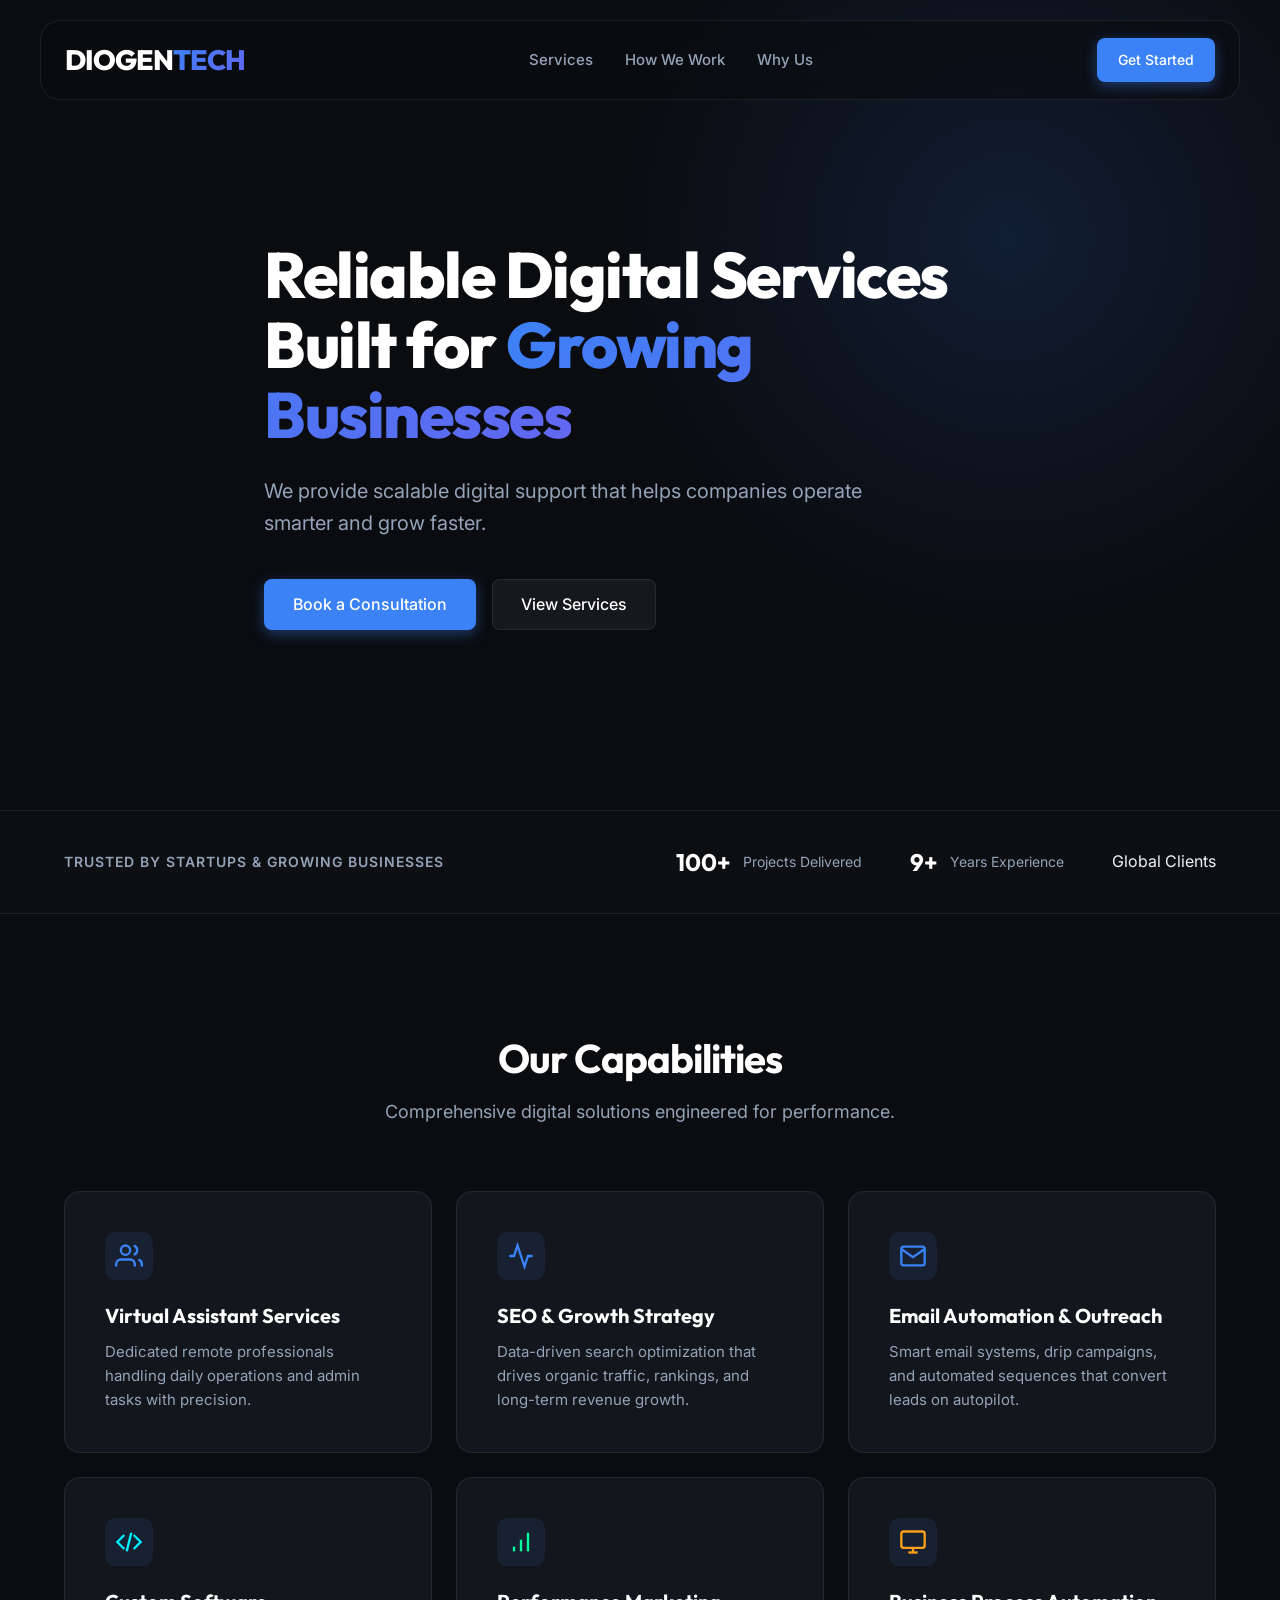
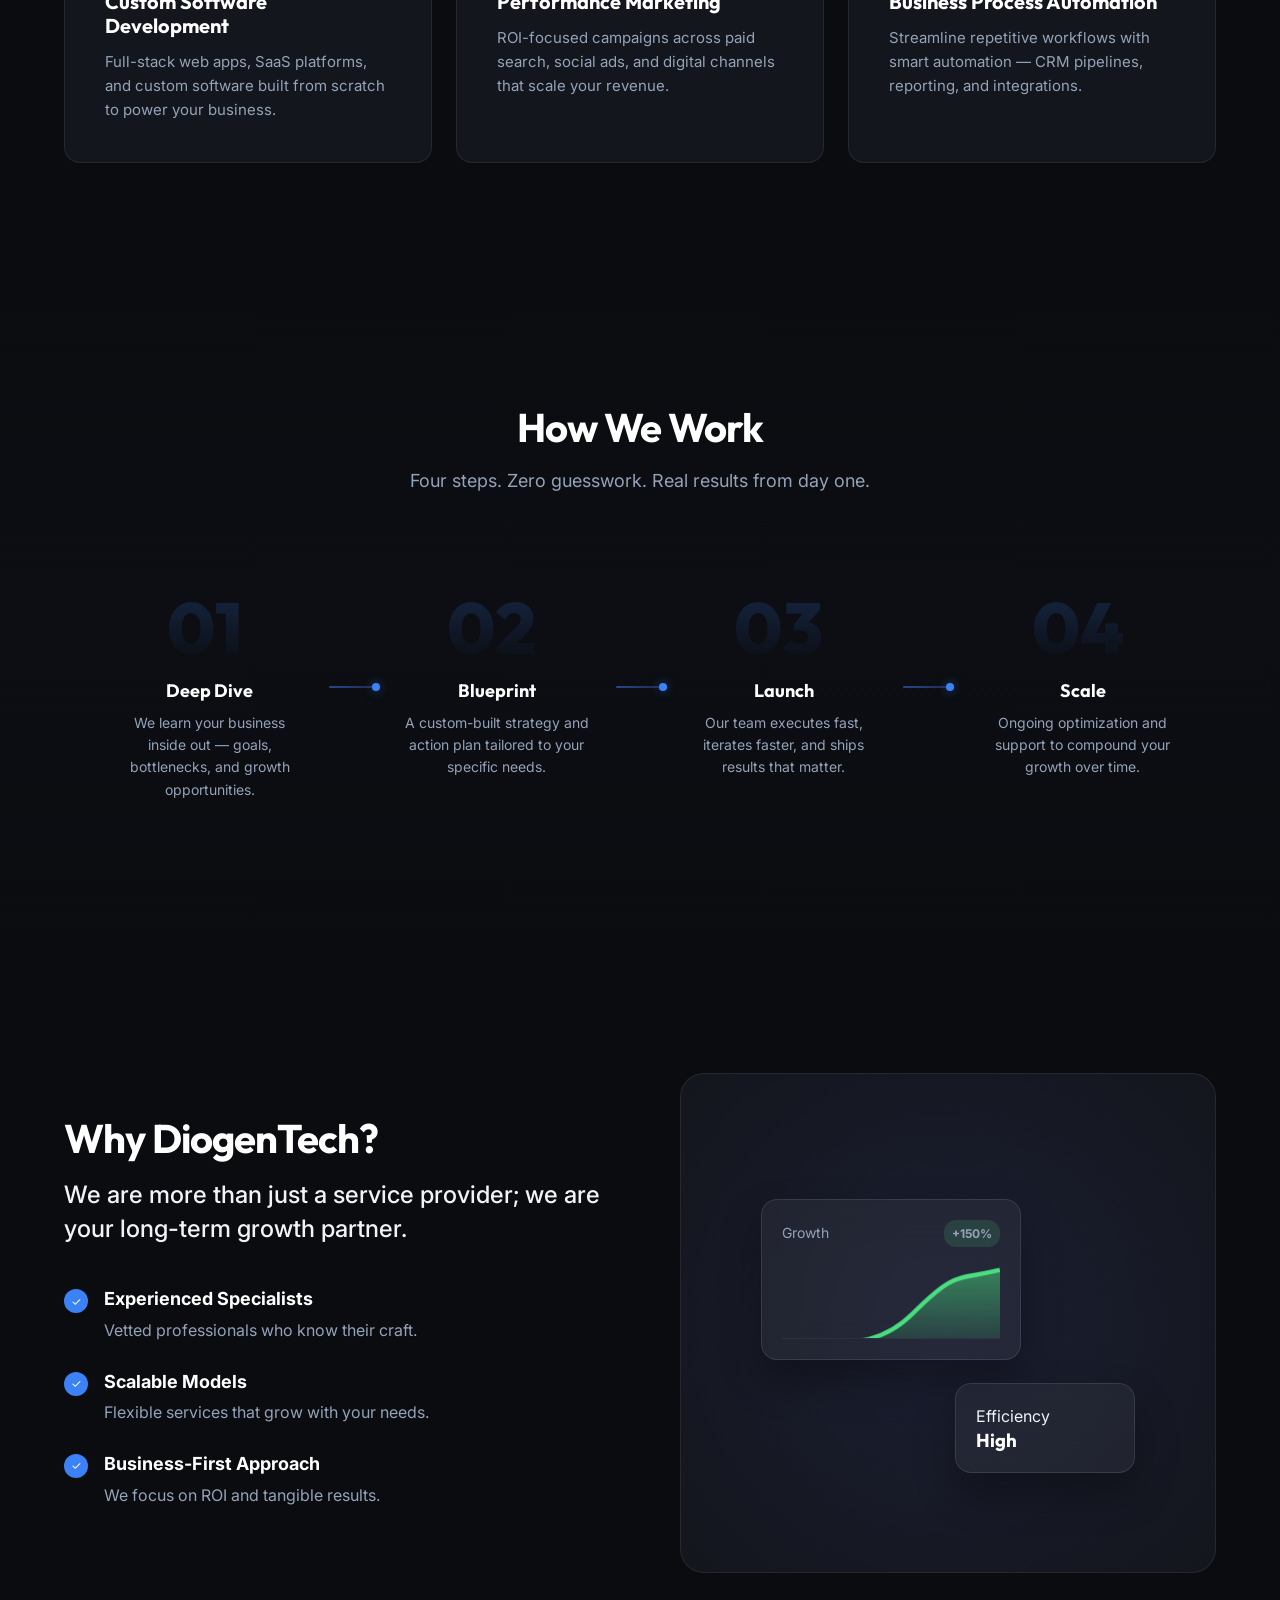
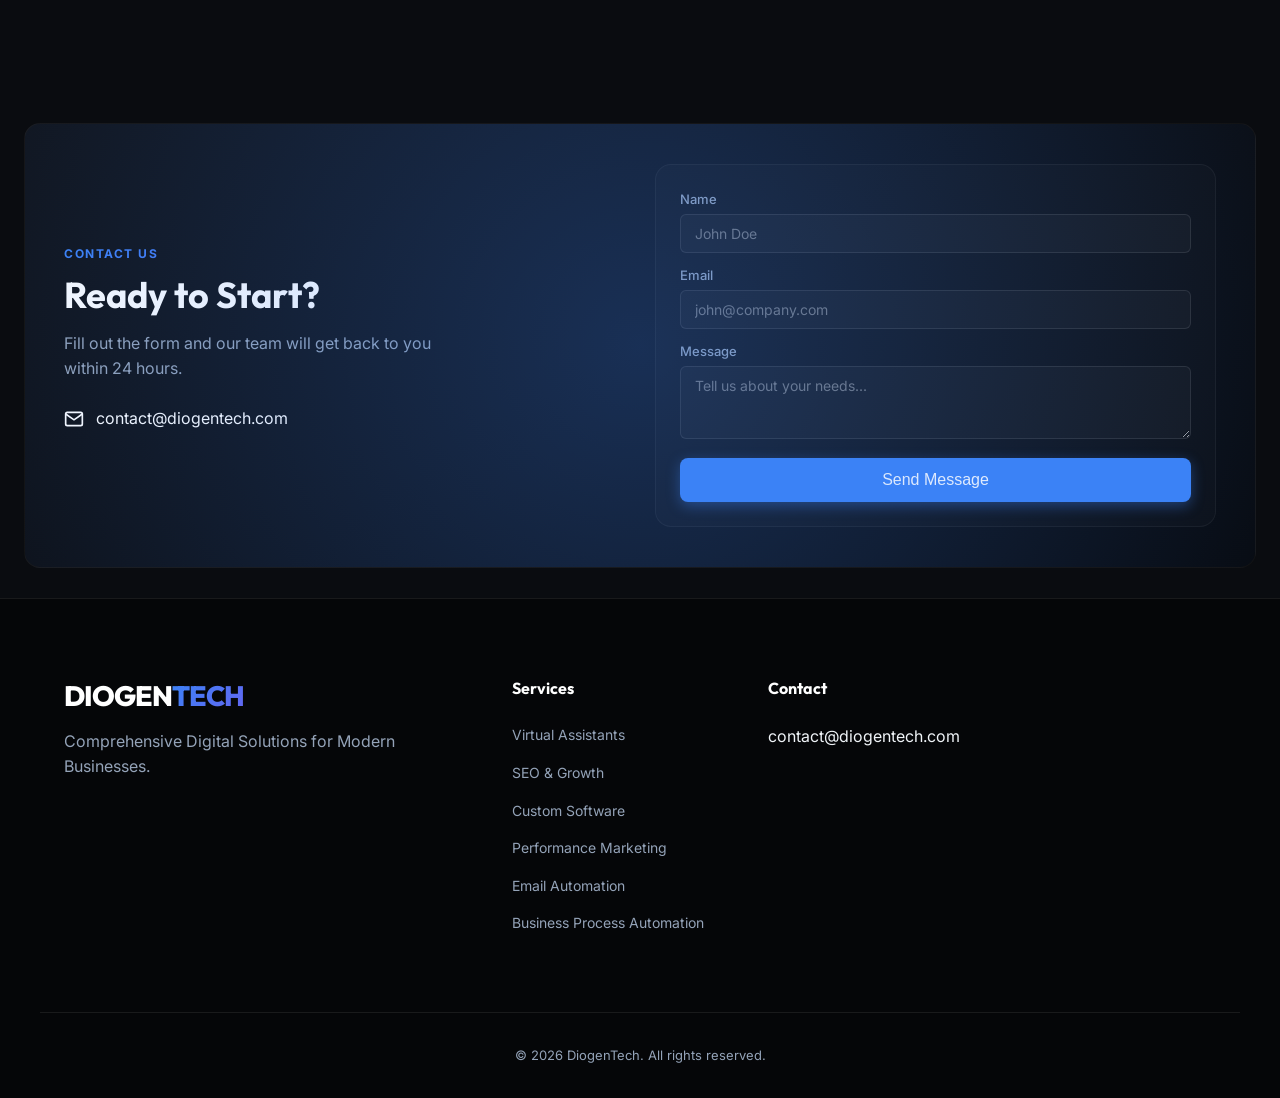
==== commit 640fc93b: "meow" ====
--- a/index.html
+++ b/index.html
@@ -28,7 +28,7 @@
     <!-- Navigation -->
     <header class="site-header">
         <div class="container header-container">
-            <a href="#" class="logo">OMNI<span>CREED</span></a>
+            <a href="#" class="logo">DIOGEN<span>TECH</span></a>
             <nav class="main-nav">
                 <ul>
                     <li><a href="#services">Services</a></li>
@@ -325,7 +325,7 @@
     <footer class="site-footer">
         <div class="container footer-grid">
             <div class="footer-brand">
-                <a href="index.html" class="logo footer-logo">OMNI<span>CREED</span></a>
+                <a href="index.html" class="logo footer-logo">DIOGEN<span>TECH</span></a>
                 <p class="footer-tagline">Comprehensive Digital Solutions for Modern Businesses.</p>
             </div>
             <div class="footer-links">
